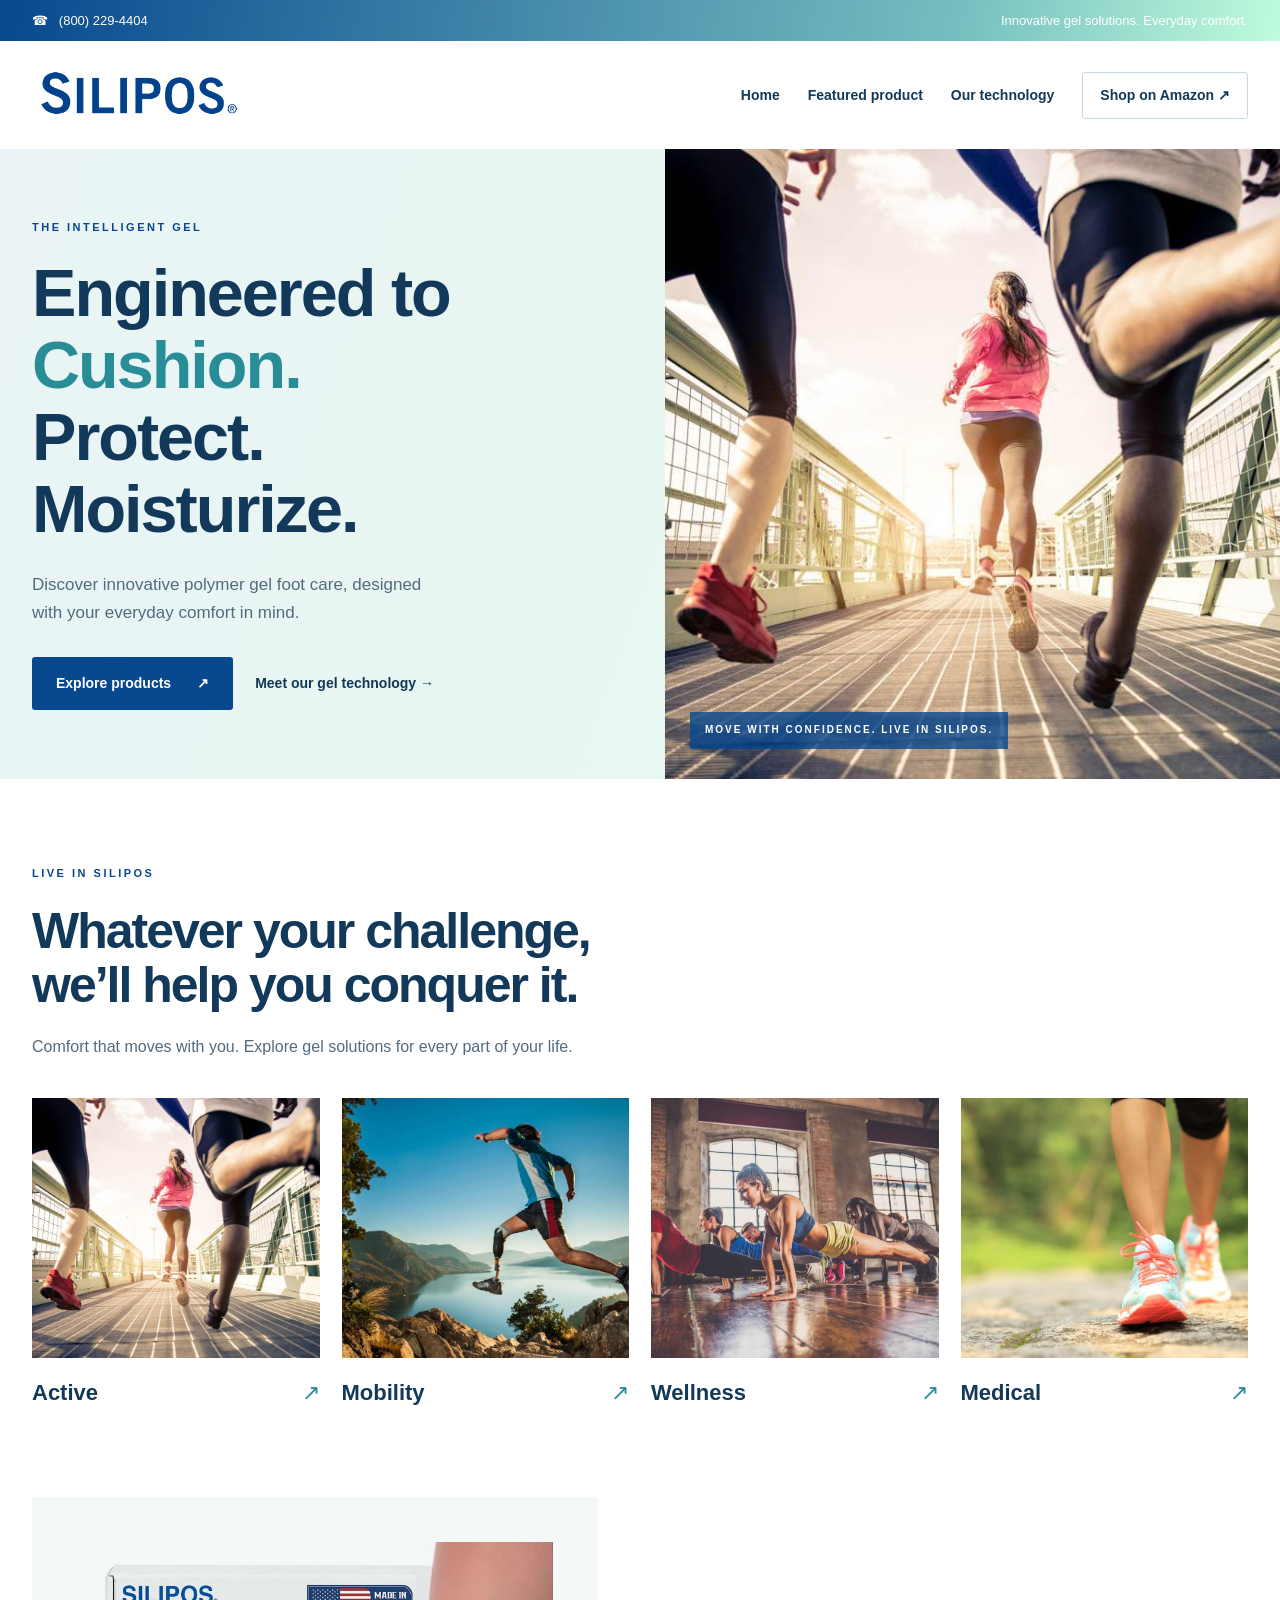
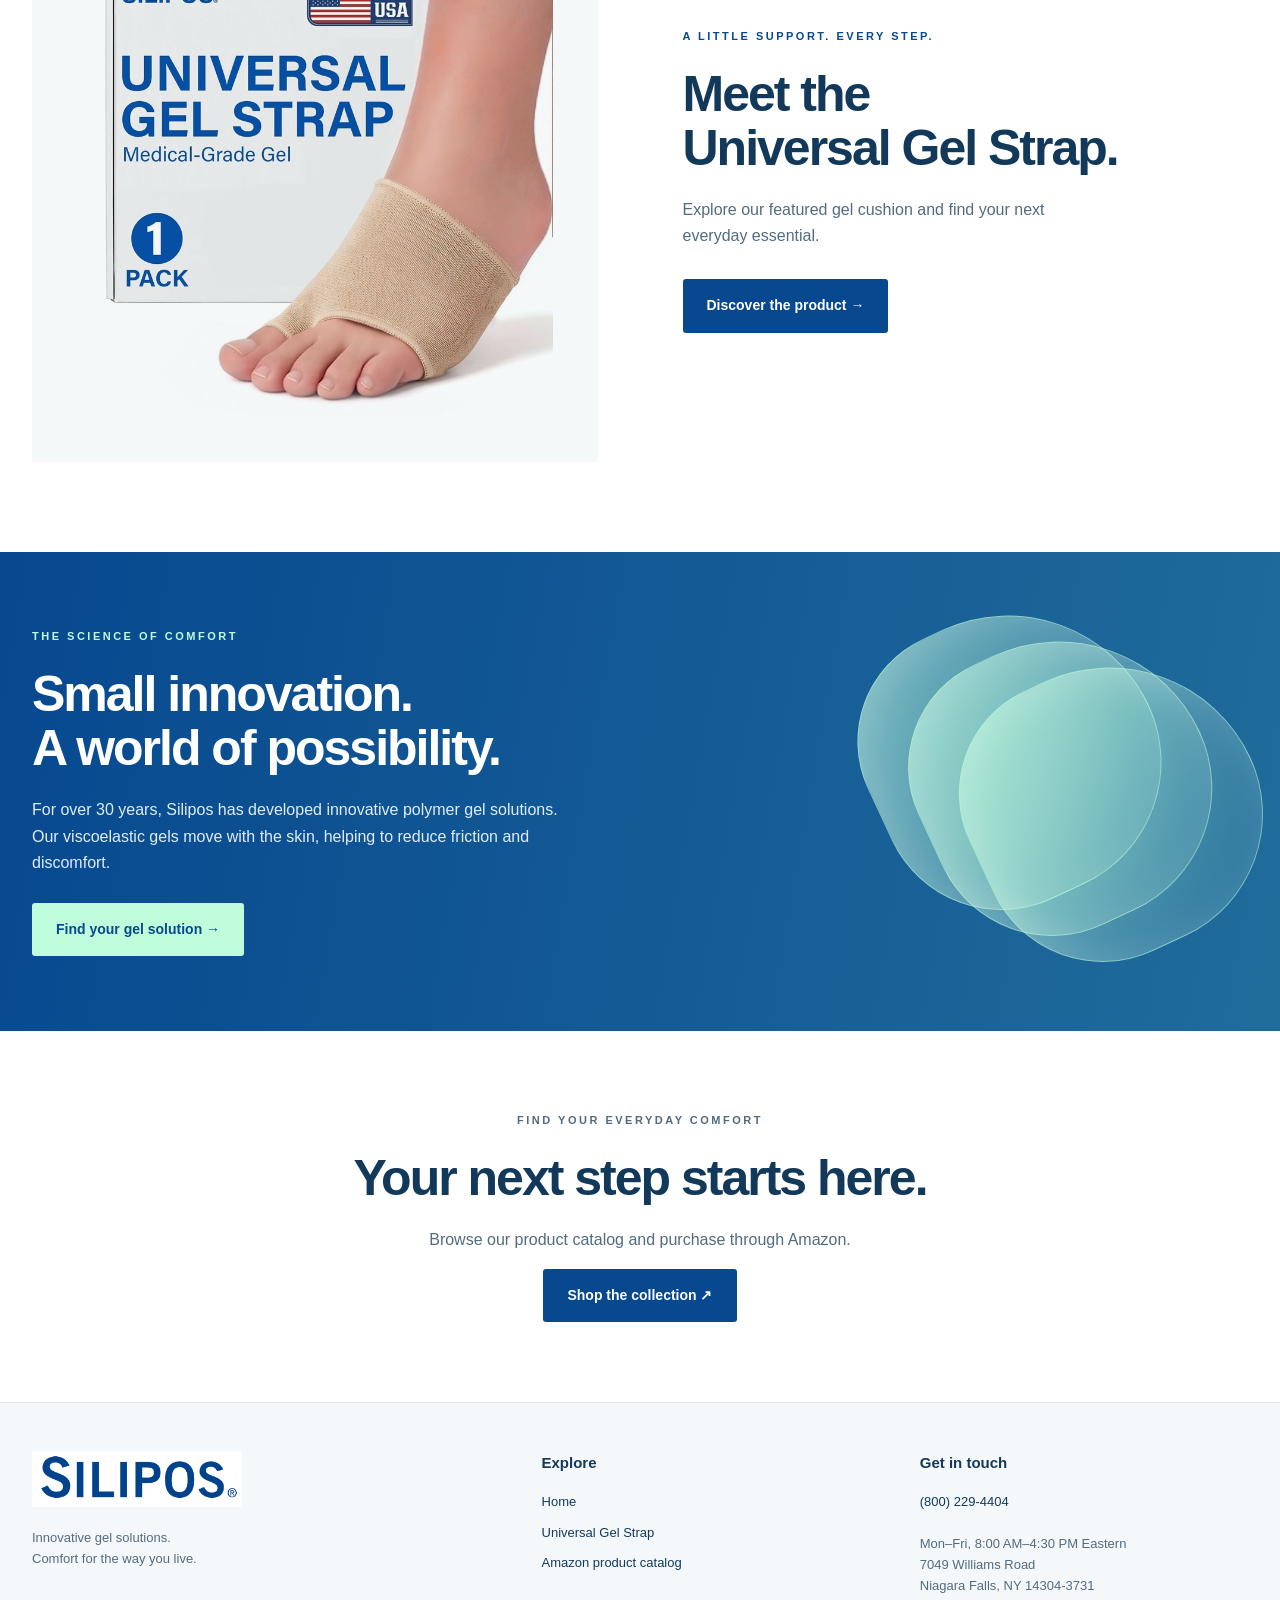
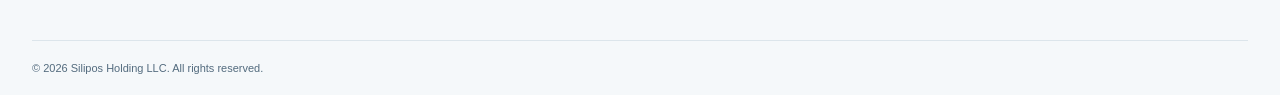
==== html/home.html @ 95235bc1 "update html add pages" ====
<!doctype html>
<html lang="en"><head><meta charset="utf-8"><meta name="viewport" content="width=device-width, initial-scale=1"><meta name="description" content="Explore Silipos gel solutions and discover everyday comfort."><title>Innovative Gel Solutions | Silipos</title><link rel="stylesheet" href="site.css"></head><body><div class="topbar"><div class="wrap"><a href="tel:8002294404">☎ &nbsp; (800) 229-4404</a><span>Innovative gel solutions. Everyday comfort.</span></div></div><header class="wrap header"><a href="home.html" aria-label="Silipos home"><img class="logo" src="assets/logo.jpg" alt="Silipos — The intelligent gel"></a><nav aria-label="Main navigation"><a href="home.html">Home</a><a href="product.html">Featured product</a><a href="home.html#technology">Our technology</a><a class="nav-shop" href="index.html">Shop on Amazon ↗</a></nav></header><main><section class="hero"><div class="wrap hero-inner"><div class="hero-copy"><p class="eyebrow">THE INTELLIGENT GEL</p><h1>Engineered to<br><span>Cushion.</span><br>Protect.<br>Moisturize.</h1><p>Discover innovative polymer gel foot care, designed with your everyday comfort in mind.</p><div class="actions"><a class="button" href="index.html">Explore products <span>↗</span></a><a class="text-link" href="#technology">Meet our gel technology →</a></div></div><div class="hero-photo"><img src="assets/active.jpg" alt="Runners enjoying an active life outdoors"><div class="photo-caption">MOVE WITH CONFIDENCE. LIVE IN SILIPOS.</div></div></div></section><section class="intro wrap"><p class="eyebrow">LIVE IN SILIPOS</p><h2>Whatever your challenge,<br>we’ll help you conquer it.</h2><p>Comfort that moves with you. Explore gel solutions for every part of your life.</p><div class="categories"><a class="category" href="index.html"><img loading="lazy" src="assets/active.jpg" alt="Active lifestyle"><span>Active <b>↗</b></span></a><a class="category" href="index.html"><img loading="lazy" src="assets/mobility.jpg" alt="Mobility lifestyle"><span>Mobility <b>↗</b></span></a><a class="category" href="index.html"><img loading="lazy" src="assets/wellness.jpg" alt="Wellness lifestyle"><span>Wellness <b>↗</b></span></a><a class="category" href="index.html"><img loading="lazy" src="assets/medical.jpg" alt="Medical lifestyle"><span>Medical <b>↗</b></span></a></div></section><section class="feature wrap"><div class="product-visual"><img loading="lazy" src="assets/strap.jpg" alt="Silipos Universal Gel Strap"></div><div><p class="eyebrow">A LITTLE SUPPORT. EVERY STEP.</p><h2>Meet the<br>Universal Gel Strap.</h2><p>Explore our featured gel cushion and find your next everyday essential.</p><a class="button" href="product.html">Discover the product →</a></div></section><section class="technology" id="technology"><div class="wrap technology-inner"><p class="eyebrow">THE SCIENCE OF COMFORT</p><h2>Small innovation.<br>A world of possibility.</h2><p>For over 30 years, Silipos has developed innovative polymer gel solutions. Our viscoelastic gels move with the skin, helping to reduce friction and discomfort.</p><a class="button" href="index.html">Find your gel solution →</a></div><div class="gel-art" aria-hidden="true"><span></span><span></span><span></span></div></section><section class="wrap closing"><p class="eyebrow">FIND YOUR EVERYDAY COMFORT</p><h2>Your next step starts here.</h2><p>Browse our product catalog and purchase through Amazon.</p><a class="button" href="index.html">Shop the collection ↗</a></section></main><footer><div class="wrap footer-grid"><div><img class="logo" src="assets/logo.jpg" alt="Silipos"><p>Innovative gel solutions.<br>Comfort for the way you live.</p></div><div><h3>Explore</h3><a href="home.html">Home</a><a href="product.html">Universal Gel Strap</a><a href="index.html">Amazon product catalog</a></div><div><h3>Get in touch</h3><a href="tel:8002294404">(800) 229-4404</a><p>Mon–Fri, 8:00 AM–4:30 PM Eastern<br>7049 Williams Road<br>Niagara Falls, NY 14304-3731</p></div></div><div class="wrap copyright">© 2026 Silipos Holding LLC. All rights reserved.</div></footer></body></html>
---- html/site.css ----
:root{--blue:#07488f;--ink:#12395a;--mint:#bffcdc;--muted:#536b7e}*{box-sizing:border-box}body{margin:0;font-family:Arial,Helvetica,sans-serif;color:var(--ink);line-height:1.65}a{color:inherit}img{max-width:100%;display:block}h1,h2,h3,p{margin-top:0}h1,h2{line-height:1.08;letter-spacing:-2px}h2{font-size:clamp(32px,4vw,50px);font-weight:600;margin-bottom:22px}.wrap{width:min(1240px,calc(100% - 64px));margin:auto}.topbar{background:linear-gradient(100deg,#07488f,#76bfc0 75%,#bffcdc);color:white;font-size:13px}.topbar .wrap{display:flex;justify-content:space-between;padding-block:10px}.topbar a{text-decoration:none}.header{display:flex;justify-content:space-between;align-items:center;gap:32px;padding-block:26px}.logo{width:210px}nav{display:flex;align-items:center;gap:28px;font-size:14px;font-weight:600}nav a{text-decoration:none}nav a:hover,.text-link:hover{text-decoration:underline}.nav-shop{border:1px solid #c5d9e0;padding:11px 17px;border-radius:3px}.hero{background:linear-gradient(110deg,#eaf4f6,#e5f9ed);overflow:hidden}.hero-inner{display:grid;grid-template-columns:1fr 1fr;min-height:630px;align-items:center;gap:50px}.hero-copy{padding:55px 0}.eyebrow{font-size:11px;font-weight:700;letter-spacing:2.5px;color:var(--blue);margin-bottom:22px}h1{font-size:clamp(48px,5.2vw,73px);font-weight:600;margin-bottom:25px}.hero h1 span{color:#298d98}.hero-copy>p:not(.eyebrow){max-width:420px;color:var(--muted);font-size:17px}.actions{display:flex;align-items:center;flex-wrap:wrap;gap:22px;margin-top:30px}.button{display:inline-flex;align-items:center;justify-content:center;gap:26px;background:var(--blue);color:white;text-decoration:none;font-size:14px;font-weight:600;padding:15px 24px;border-radius:3px;transition:background .2s}.button:hover{background:#176c9e}.text-link{font-size:14px;font-weight:600;text-decoration:none}.hero-photo{height:100%;position:relative;min-height:630px}.hero-photo>img{position:absolute;width:calc(100% + 100px);max-width:none;height:100%;object-fit:cover;object-position:center}.photo-caption{position:absolute;bottom:30px;left:25px;color:white;font-size:10px;font-weight:bold;letter-spacing:2px;background:#07488fc9;padding:10px 15px}.intro{padding-block:85px}.intro>p:not(.eyebrow){color:var(--muted)}.categories{display:grid;grid-template-columns:repeat(4,1fr);gap:22px;margin-top:38px}.category{text-decoration:none;overflow:hidden}.category img{width:100%;height:260px;object-fit:cover;transition:transform .25s}.category:hover img{transform:scale(1.025)}.category span{display:flex;justify-content:space-between;padding-top:17px;font-size:22px;font-weight:600}.category b{font-weight:400;color:#298d98}.feature{display:grid;grid-template-columns:1fr 1fr;gap:85px;align-items:center;padding-bottom:90px}.product-visual{background:#f5f8f8;padding:45px;display:flex;align-items:center;justify-content:center;aspect-ratio:1}.product-visual img{width:100%;height:100%;max-height:480px;object-fit:contain;mix-blend-mode:multiply}.feature p:not(.eyebrow){max-width:400px;color:var(--muted);margin-bottom:30px}.technology{position:relative;overflow:hidden;background:linear-gradient(100deg,#07488f,#206c9b);color:white}.technology-inner{padding-block:75px;position:relative;z-index:1}.technology .eyebrow{color:var(--mint)}.technology p:not(.eyebrow){max-width:540px;color:#e1edf6}.technology .button{background:var(--mint);color:var(--blue);margin-top:10px}.gel-art{position:absolute;right:8%;top:40px;width:330px;height:330px;transform:rotate(-25deg)}.gel-art span{position:absolute;inset:20px;border-radius:42% 58% 50% 45%;background:linear-gradient(130deg,#bffcdc99,#bffcdc08);border:1px solid #bffcdc88;box-shadow:inset 8px 8px 40px #ffffff30}.gel-art span:nth-child(2){transform:translate(35px,45px)}.gel-art span:nth-child(3){transform:translate(70px,90px)}.closing{text-align:center;padding-block:80px}.closing p{color:var(--muted)}footer{border-top:1px solid #dfe8ec;background:#f5f8fa;padding:48px 0 18px}.footer-grid{display:grid;grid-template-columns:1.4fr 1fr 1fr;gap:50px;font-size:13px}.footer-grid h3{font-size:15px}.footer-grid p{margin-top:20px;color:var(--muted)}.footer-grid a{display:block;text-decoration:none;margin-bottom:9px}.copyright{font-size:11px;color:var(--muted);border-top:1px solid #dce5eb;padding-top:18px;margin-top:30px}.breadcrumb{font-size:12px;color:var(--muted);padding-block:22px}.breadcrumb a{text-decoration:none}.product-detail{display:grid;grid-template-columns:1.1fr 1fr;gap:75px;align-items:center;padding-block:25px 65px}.product-info h1{font-size:62px;margin-bottom:16px}.product-subtitle{font-size:21px}.product-info>p:not(.eyebrow){color:var(--muted)}.benefits{padding-left:20px;margin-block:25px}.purchase-note{font-size:12px;max-width:370px;margin-top:15px}.details{max-width:950px;padding-block:40px}.details h2{font-size:34px}.details details{border-bottom:1px solid #dce5eb;padding:20px 0}.details summary{cursor:pointer;font-weight:600}.details details p{color:var(--muted);font-size:15px;margin:15px 0 0}a:focus-visible,summary:focus-visible{outline:3px solid #298d98;outline-offset:5px}@media(min-width:1600px){.hero-photo>img{width:calc(100% + 250px)}}@media(max-width:900px){nav{gap:15px;font-size:12px}.logo{width:175px}.hero-inner{gap:25px}.categories{grid-template-columns:repeat(2,1fr)}.feature,.product-detail{gap:35px}.gel-art{right:-100px;opacity:.4}.product-info h1{font-size:48px}}@media(max-width:600px){.wrap{width:calc(100% - 36px)}.topbar .wrap>span{display:none}.header{align-items:flex-start;flex-direction:column;gap:20px;padding-block:20px}nav{flex-wrap:wrap;gap:14px 20px}.nav-shop{padding:7px 10px}.hero-inner,.feature,.product-detail{grid-template-columns:1fr}.hero-inner{gap:0}.hero-copy{padding:40px 0}.hero-photo{min-height:340px;margin-inline:-18px}.hero-photo>img{width:100%}.hero h1{font-size:53px}.intro{padding-block:55px}.categories{gap:22px 16px}.category img{height:200px}.category span{font-size:20px}.feature{gap:30px;padding-bottom:55px}.product-visual{padding:25px}.technology-inner{padding-block:55px}.gel-art{display:none}.footer-grid{grid-template-columns:1fr;gap:25px}.closing{padding-block:55px}.product-info h1{font-size:50px}.product-detail{padding-top:10px}.breadcrumb{font-size:11px}.photo-caption{font-size:9px;left:18px}}
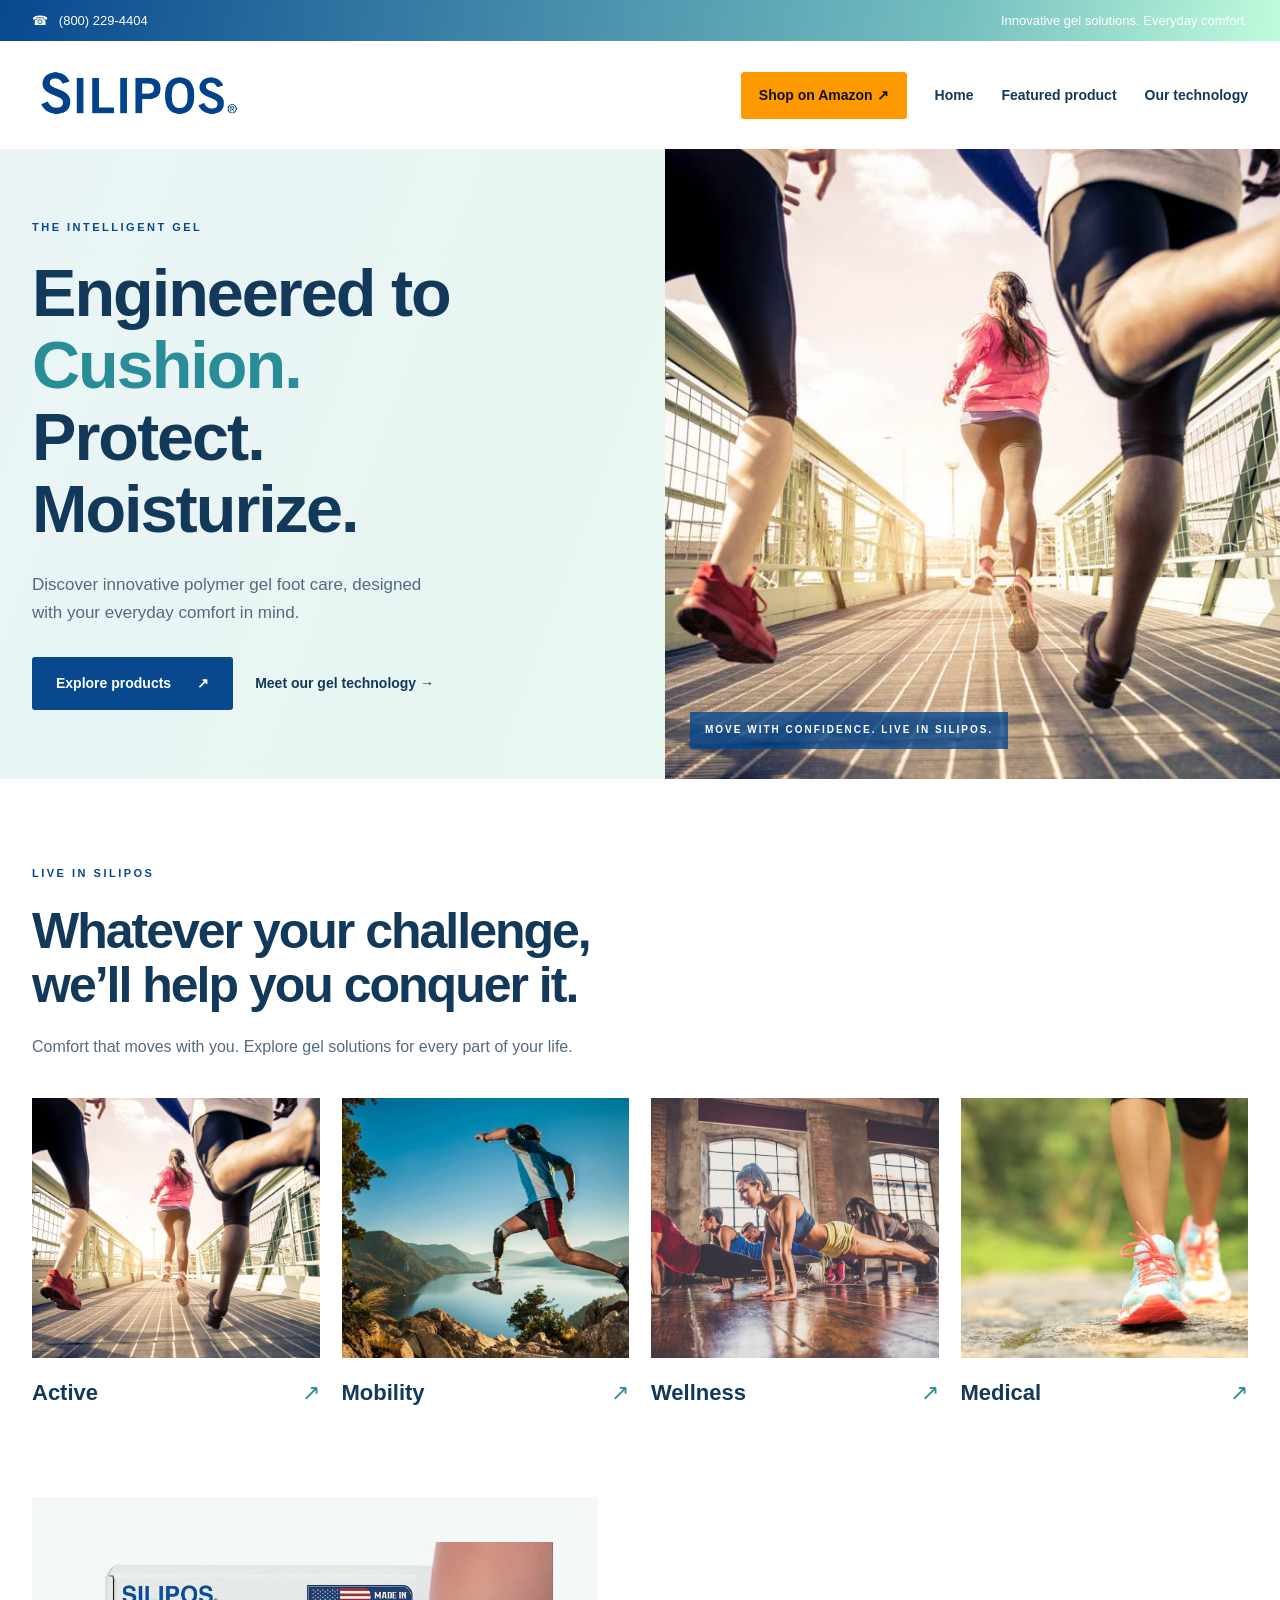
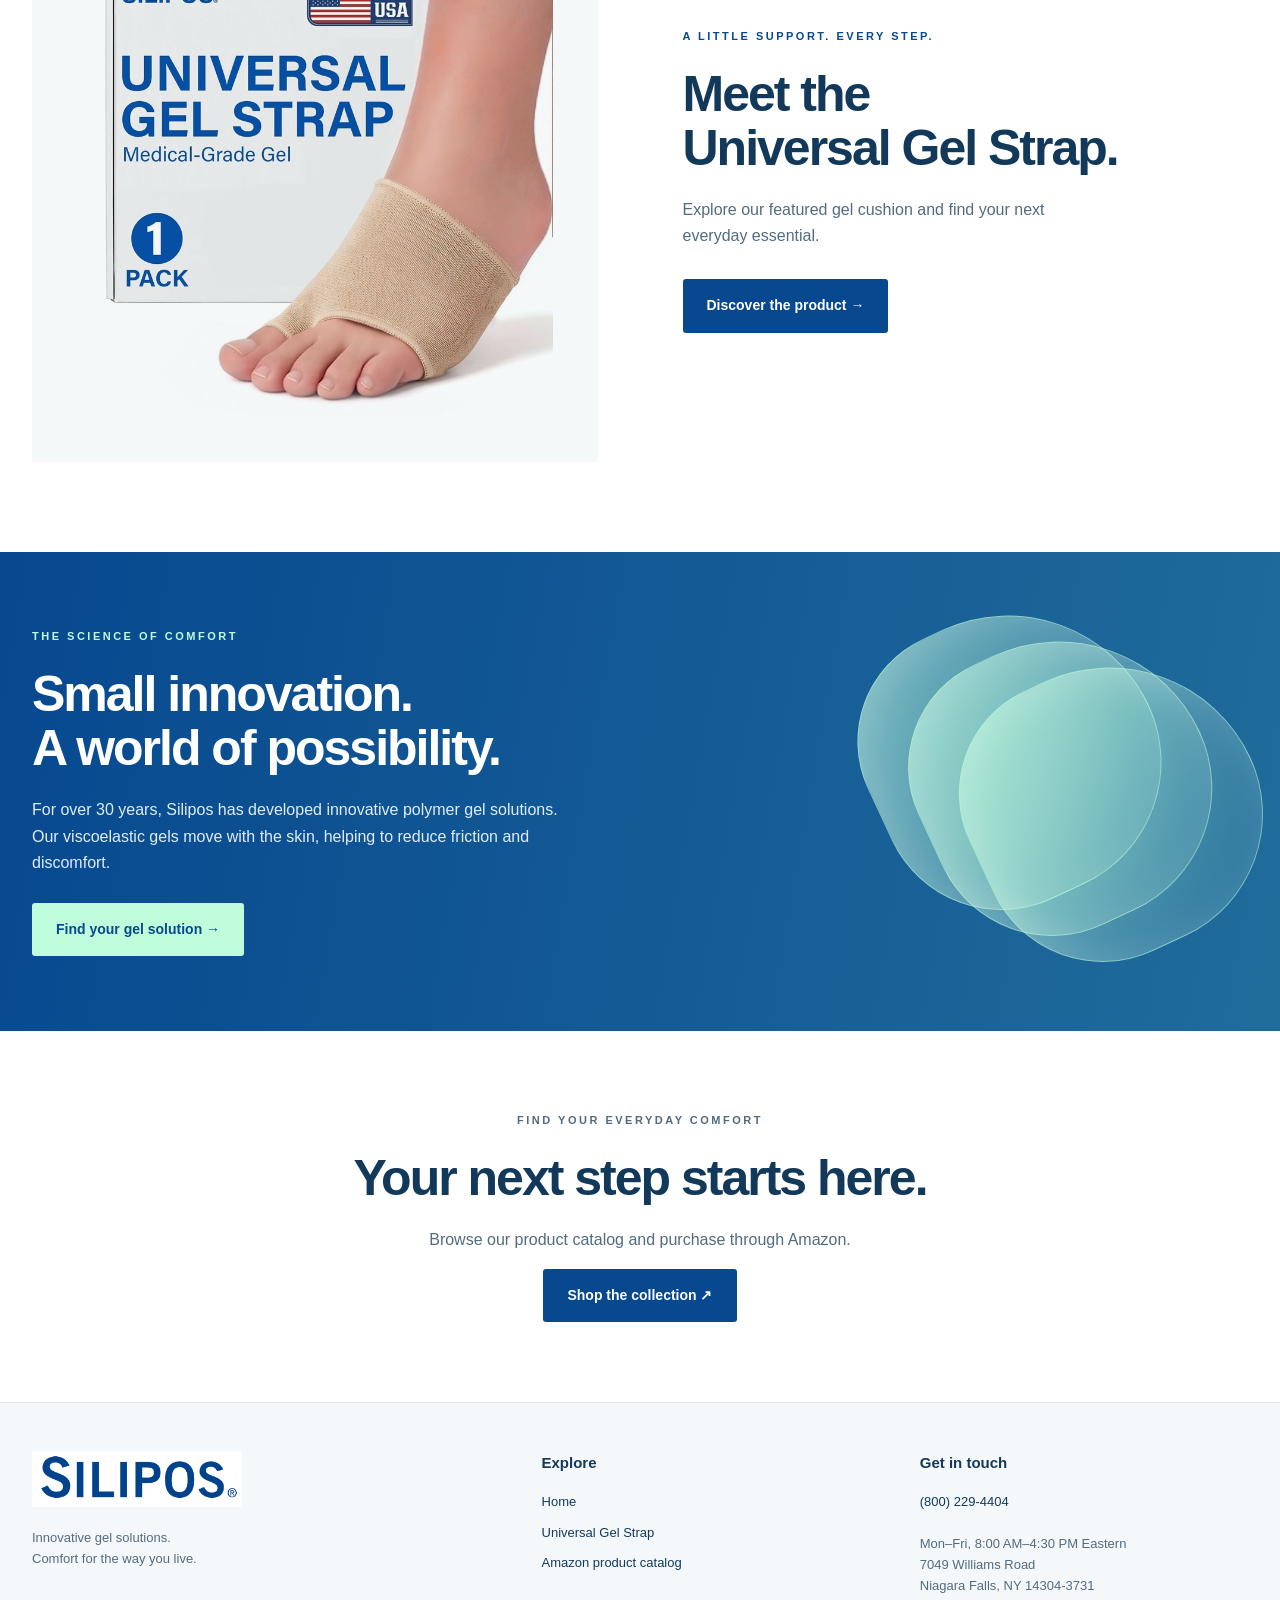
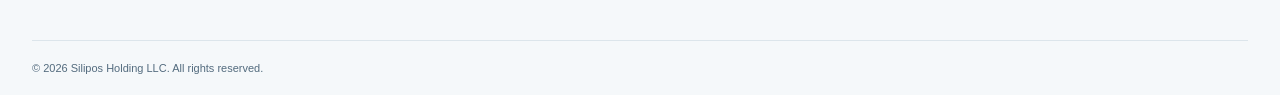
==== commit 1b3ac742: "Style Amazon buttons orange and simplify demo navigation" ====
--- a/html/home.html
+++ b/html/home.html
@@ -1,2 +1,2 @@
 <!doctype html>
-<html lang="en"><head><meta charset="utf-8"><meta name="viewport" content="width=device-width, initial-scale=1"><meta name="description" content="Explore Silipos gel solutions and discover everyday comfort."><title>Innovative Gel Solutions | Silipos</title><link rel="stylesheet" href="site.css"></head><body><div class="topbar"><div class="wrap"><a href="tel:8002294404">☎ &nbsp; (800) 229-4404</a><span>Innovative gel solutions. Everyday comfort.</span></div></div><header class="wrap header"><a href="home.html" aria-label="Silipos home"><img class="logo" src="assets/logo.jpg" alt="Silipos — The intelligent gel"></a><nav aria-label="Main navigation"><a href="home.html">Home</a><a href="product.html">Featured product</a><a href="home.html#technology">Our technology</a><a class="nav-shop" href="index.html">Shop on Amazon ↗</a></nav></header><main><section class="hero"><div class="wrap hero-inner"><div class="hero-copy"><p class="eyebrow">THE INTELLIGENT GEL</p><h1>Engineered to<br><span>Cushion.</span><br>Protect.<br>Moisturize.</h1><p>Discover innovative polymer gel foot care, designed with your everyday comfort in mind.</p><div class="actions"><a class="button" href="index.html">Explore products <span>↗</span></a><a class="text-link" href="#technology">Meet our gel technology →</a></div></div><div class="hero-photo"><img src="assets/active.jpg" alt="Runners enjoying an active life outdoors"><div class="photo-caption">MOVE WITH CONFIDENCE. LIVE IN SILIPOS.</div></div></div></section><section class="intro wrap"><p class="eyebrow">LIVE IN SILIPOS</p><h2>Whatever your challenge,<br>we’ll help you conquer it.</h2><p>Comfort that moves with you. Explore gel solutions for every part of your life.</p><div class="categories"><a class="category" href="index.html"><img loading="lazy" src="assets/active.jpg" alt="Active lifestyle"><span>Active <b>↗</b></span></a><a class="category" href="index.html"><img loading="lazy" src="assets/mobility.jpg" alt="Mobility lifestyle"><span>Mobility <b>↗</b></span></a><a class="category" href="index.html"><img loading="lazy" src="assets/wellness.jpg" alt="Wellness lifestyle"><span>Wellness <b>↗</b></span></a><a class="category" href="index.html"><img loading="lazy" src="assets/medical.jpg" alt="Medical lifestyle"><span>Medical <b>↗</b></span></a></div></section><section class="feature wrap"><div class="product-visual"><img loading="lazy" src="assets/strap.jpg" alt="Silipos Universal Gel Strap"></div><div><p class="eyebrow">A LITTLE SUPPORT. EVERY STEP.</p><h2>Meet the<br>Universal Gel Strap.</h2><p>Explore our featured gel cushion and find your next everyday essential.</p><a class="button" href="product.html">Discover the product →</a></div></section><section class="technology" id="technology"><div class="wrap technology-inner"><p class="eyebrow">THE SCIENCE OF COMFORT</p><h2>Small innovation.<br>A world of possibility.</h2><p>For over 30 years, Silipos has developed innovative polymer gel solutions. Our viscoelastic gels move with the skin, helping to reduce friction and discomfort.</p><a class="button" href="index.html">Find your gel solution →</a></div><div class="gel-art" aria-hidden="true"><span></span><span></span><span></span></div></section><section class="wrap closing"><p class="eyebrow">FIND YOUR EVERYDAY COMFORT</p><h2>Your next step starts here.</h2><p>Browse our product catalog and purchase through Amazon.</p><a class="button" href="index.html">Shop the collection ↗</a></section></main><footer><div class="wrap footer-grid"><div><img class="logo" src="assets/logo.jpg" alt="Silipos"><p>Innovative gel solutions.<br>Comfort for the way you live.</p></div><div><h3>Explore</h3><a href="home.html">Home</a><a href="product.html">Universal Gel Strap</a><a href="index.html">Amazon product catalog</a></div><div><h3>Get in touch</h3><a href="tel:8002294404">(800) 229-4404</a><p>Mon–Fri, 8:00 AM–4:30 PM Eastern<br>7049 Williams Road<br>Niagara Falls, NY 14304-3731</p></div></div><div class="wrap copyright">© 2026 Silipos Holding LLC. All rights reserved.</div></footer></body></html>+<html lang="en"><head><meta charset="utf-8"><meta name="viewport" content="width=device-width, initial-scale=1"><meta name="description" content="Explore Silipos gel solutions and discover everyday comfort."><title>Innovative Gel Solutions | Silipos</title><link rel="stylesheet" href="site.css"></head><body><div class="topbar"><div class="wrap"><a href="tel:8002294404">☎ &nbsp; (800) 229-4404</a><span>Innovative gel solutions. Everyday comfort.</span></div></div><header class="wrap header"><span><img class="logo" src="assets/logo.jpg" alt="Silipos — The intelligent gel"></span><nav aria-label="Main navigation"><span class="nav-shop">Shop on Amazon ↗</span><span>Home</span><span>Featured product</span><span>Our technology</span></nav></header><main><section class="hero"><div class="wrap hero-inner"><div class="hero-copy"><p class="eyebrow">THE INTELLIGENT GEL</p><h1>Engineered to<br><span>Cushion.</span><br>Protect.<br>Moisturize.</h1><p>Discover innovative polymer gel foot care, designed with your everyday comfort in mind.</p><div class="actions"><a class="button" href="index.html">Explore products <span>↗</span></a><a class="text-link" href="#technology">Meet our gel technology →</a></div></div><div class="hero-photo"><img src="assets/active.jpg" alt="Runners enjoying an active life outdoors"><div class="photo-caption">MOVE WITH CONFIDENCE. LIVE IN SILIPOS.</div></div></div></section><section class="intro wrap"><p class="eyebrow">LIVE IN SILIPOS</p><h2>Whatever your challenge,<br>we’ll help you conquer it.</h2><p>Comfort that moves with you. Explore gel solutions for every part of your life.</p><div class="categories"><a class="category" href="index.html"><img loading="lazy" src="assets/active.jpg" alt="Active lifestyle"><span>Active <b>↗</b></span></a><a class="category" href="index.html"><img loading="lazy" src="assets/mobility.jpg" alt="Mobility lifestyle"><span>Mobility <b>↗</b></span></a><a class="category" href="index.html"><img loading="lazy" src="assets/wellness.jpg" alt="Wellness lifestyle"><span>Wellness <b>↗</b></span></a><a class="category" href="index.html"><img loading="lazy" src="assets/medical.jpg" alt="Medical lifestyle"><span>Medical <b>↗</b></span></a></div></section><section class="feature wrap"><div class="product-visual"><img loading="lazy" src="assets/strap.jpg" alt="Silipos Universal Gel Strap"></div><div><p class="eyebrow">A LITTLE SUPPORT. EVERY STEP.</p><h2>Meet the<br>Universal Gel Strap.</h2><p>Explore our featured gel cushion and find your next everyday essential.</p><a class="button" href="product.html">Discover the product →</a></div></section><section class="technology" id="technology"><div class="wrap technology-inner"><p class="eyebrow">THE SCIENCE OF COMFORT</p><h2>Small innovation.<br>A world of possibility.</h2><p>For over 30 years, Silipos has developed innovative polymer gel solutions. Our viscoelastic gels move with the skin, helping to reduce friction and discomfort.</p><a class="button" href="index.html">Find your gel solution →</a></div><div class="gel-art" aria-hidden="true"><span></span><span></span><span></span></div></section><section class="wrap closing"><p class="eyebrow">FIND YOUR EVERYDAY COMFORT</p><h2>Your next step starts here.</h2><p>Browse our product catalog and purchase through Amazon.</p><a class="button" href="index.html">Shop the collection ↗</a></section></main><footer><div class="wrap footer-grid"><div><img class="logo" src="assets/logo.jpg" alt="Silipos"><p>Innovative gel solutions.<br>Comfort for the way you live.</p></div><div><h3>Explore</h3><a href="home.html">Home</a><a href="product.html">Universal Gel Strap</a><a href="index.html">Amazon product catalog</a></div><div><h3>Get in touch</h3><a href="tel:8002294404">(800) 229-4404</a><p>Mon–Fri, 8:00 AM–4:30 PM Eastern<br>7049 Williams Road<br>Niagara Falls, NY 14304-3731</p></div></div><div class="wrap copyright">© 2026 Silipos Holding LLC. All rights reserved.</div></footer></body></html>
--- a/html/site.css
+++ b/html/site.css
@@ -1 +1,5 @@
 :root{--blue:#07488f;--ink:#12395a;--mint:#bffcdc;--muted:#536b7e}*{box-sizing:border-box}body{margin:0;font-family:Arial,Helvetica,sans-serif;color:var(--ink);line-height:1.65}a{color:inherit}img{max-width:100%;display:block}h1,h2,h3,p{margin-top:0}h1,h2{line-height:1.08;letter-spacing:-2px}h2{font-size:clamp(32px,4vw,50px);font-weight:600;margin-bottom:22px}.wrap{width:min(1240px,calc(100% - 64px));margin:auto}.topbar{background:linear-gradient(100deg,#07488f,#76bfc0 75%,#bffcdc);color:white;font-size:13px}.topbar .wrap{display:flex;justify-content:space-between;padding-block:10px}.topbar a{text-decoration:none}.header{display:flex;justify-content:space-between;align-items:center;gap:32px;padding-block:26px}.logo{width:210px}nav{display:flex;align-items:center;gap:28px;font-size:14px;font-weight:600}nav a{text-decoration:none}nav a:hover,.text-link:hover{text-decoration:underline}.nav-shop{border:1px solid #c5d9e0;padding:11px 17px;border-radius:3px}.hero{background:linear-gradient(110deg,#eaf4f6,#e5f9ed);overflow:hidden}.hero-inner{display:grid;grid-template-columns:1fr 1fr;min-height:630px;align-items:center;gap:50px}.hero-copy{padding:55px 0}.eyebrow{font-size:11px;font-weight:700;letter-spacing:2.5px;color:var(--blue);margin-bottom:22px}h1{font-size:clamp(48px,5.2vw,73px);font-weight:600;margin-bottom:25px}.hero h1 span{color:#298d98}.hero-copy>p:not(.eyebrow){max-width:420px;color:var(--muted);font-size:17px}.actions{display:flex;align-items:center;flex-wrap:wrap;gap:22px;margin-top:30px}.button{display:inline-flex;align-items:center;justify-content:center;gap:26px;background:var(--blue);color:white;text-decoration:none;font-size:14px;font-weight:600;padding:15px 24px;border-radius:3px;transition:background .2s}.button:hover{background:#176c9e}.text-link{font-size:14px;font-weight:600;text-decoration:none}.hero-photo{height:100%;position:relative;min-height:630px}.hero-photo>img{position:absolute;width:calc(100% + 100px);max-width:none;height:100%;object-fit:cover;object-position:center}.photo-caption{position:absolute;bottom:30px;left:25px;color:white;font-size:10px;font-weight:bold;letter-spacing:2px;background:#07488fc9;padding:10px 15px}.intro{padding-block:85px}.intro>p:not(.eyebrow){color:var(--muted)}.categories{display:grid;grid-template-columns:repeat(4,1fr);gap:22px;margin-top:38px}.category{text-decoration:none;overflow:hidden}.category img{width:100%;height:260px;object-fit:cover;transition:transform .25s}.category:hover img{transform:scale(1.025)}.category span{display:flex;justify-content:space-between;padding-top:17px;font-size:22px;font-weight:600}.category b{font-weight:400;color:#298d98}.feature{display:grid;grid-template-columns:1fr 1fr;gap:85px;align-items:center;padding-bottom:90px}.product-visual{background:#f5f8f8;padding:45px;display:flex;align-items:center;justify-content:center;aspect-ratio:1}.product-visual img{width:100%;height:100%;max-height:480px;object-fit:contain;mix-blend-mode:multiply}.feature p:not(.eyebrow){max-width:400px;color:var(--muted);margin-bottom:30px}.technology{position:relative;overflow:hidden;background:linear-gradient(100deg,#07488f,#206c9b);color:white}.technology-inner{padding-block:75px;position:relative;z-index:1}.technology .eyebrow{color:var(--mint)}.technology p:not(.eyebrow){max-width:540px;color:#e1edf6}.technology .button{background:var(--mint);color:var(--blue);margin-top:10px}.gel-art{position:absolute;right:8%;top:40px;width:330px;height:330px;transform:rotate(-25deg)}.gel-art span{position:absolute;inset:20px;border-radius:42% 58% 50% 45%;background:linear-gradient(130deg,#bffcdc99,#bffcdc08);border:1px solid #bffcdc88;box-shadow:inset 8px 8px 40px #ffffff30}.gel-art span:nth-child(2){transform:translate(35px,45px)}.gel-art span:nth-child(3){transform:translate(70px,90px)}.closing{text-align:center;padding-block:80px}.closing p{color:var(--muted)}footer{border-top:1px solid #dfe8ec;background:#f5f8fa;padding:48px 0 18px}.footer-grid{display:grid;grid-template-columns:1.4fr 1fr 1fr;gap:50px;font-size:13px}.footer-grid h3{font-size:15px}.footer-grid p{margin-top:20px;color:var(--muted)}.footer-grid a{display:block;text-decoration:none;margin-bottom:9px}.copyright{font-size:11px;color:var(--muted);border-top:1px solid #dce5eb;padding-top:18px;margin-top:30px}.breadcrumb{font-size:12px;color:var(--muted);padding-block:22px}.breadcrumb a{text-decoration:none}.product-detail{display:grid;grid-template-columns:1.1fr 1fr;gap:75px;align-items:center;padding-block:25px 65px}.product-info h1{font-size:62px;margin-bottom:16px}.product-subtitle{font-size:21px}.product-info>p:not(.eyebrow){color:var(--muted)}.benefits{padding-left:20px;margin-block:25px}.purchase-note{font-size:12px;max-width:370px;margin-top:15px}.details{max-width:950px;padding-block:40px}.details h2{font-size:34px}.details details{border-bottom:1px solid #dce5eb;padding:20px 0}.details summary{cursor:pointer;font-weight:600}.details details p{color:var(--muted);font-size:15px;margin:15px 0 0}a:focus-visible,summary:focus-visible{outline:3px solid #298d98;outline-offset:5px}@media(min-width:1600px){.hero-photo>img{width:calc(100% + 250px)}}@media(max-width:900px){nav{gap:15px;font-size:12px}.logo{width:175px}.hero-inner{gap:25px}.categories{grid-template-columns:repeat(2,1fr)}.feature,.product-detail{gap:35px}.gel-art{right:-100px;opacity:.4}.product-info h1{font-size:48px}}@media(max-width:600px){.wrap{width:calc(100% - 36px)}.topbar .wrap>span{display:none}.header{align-items:flex-start;flex-direction:column;gap:20px;padding-block:20px}nav{flex-wrap:wrap;gap:14px 20px}.nav-shop{padding:7px 10px}.hero-inner,.feature,.product-detail{grid-template-columns:1fr}.hero-inner{gap:0}.hero-copy{padding:40px 0}.hero-photo{min-height:340px;margin-inline:-18px}.hero-photo>img{width:100%}.hero h1{font-size:53px}.intro{padding-block:55px}.categories{gap:22px 16px}.category img{height:200px}.category span{font-size:20px}.feature{gap:30px;padding-bottom:55px}.product-visual{padding:25px}.technology-inner{padding-block:55px}.gel-art{display:none}.footer-grid{grid-template-columns:1fr;gap:25px}.closing{padding-block:55px}.product-info h1{font-size:50px}.product-detail{padding-top:10px}.breadcrumb{font-size:11px}.photo-caption{font-size:9px;left:18px}}
+
+/* Amazon purchase buttons match the catalog orange. */
+.nav-shop,.button-amazon{background:#ff9900;color:#111;border-color:#ff9900}
+.nav-shop:hover,.button-amazon:hover{background:#e68a00;border-color:#e68a00;text-decoration:none}
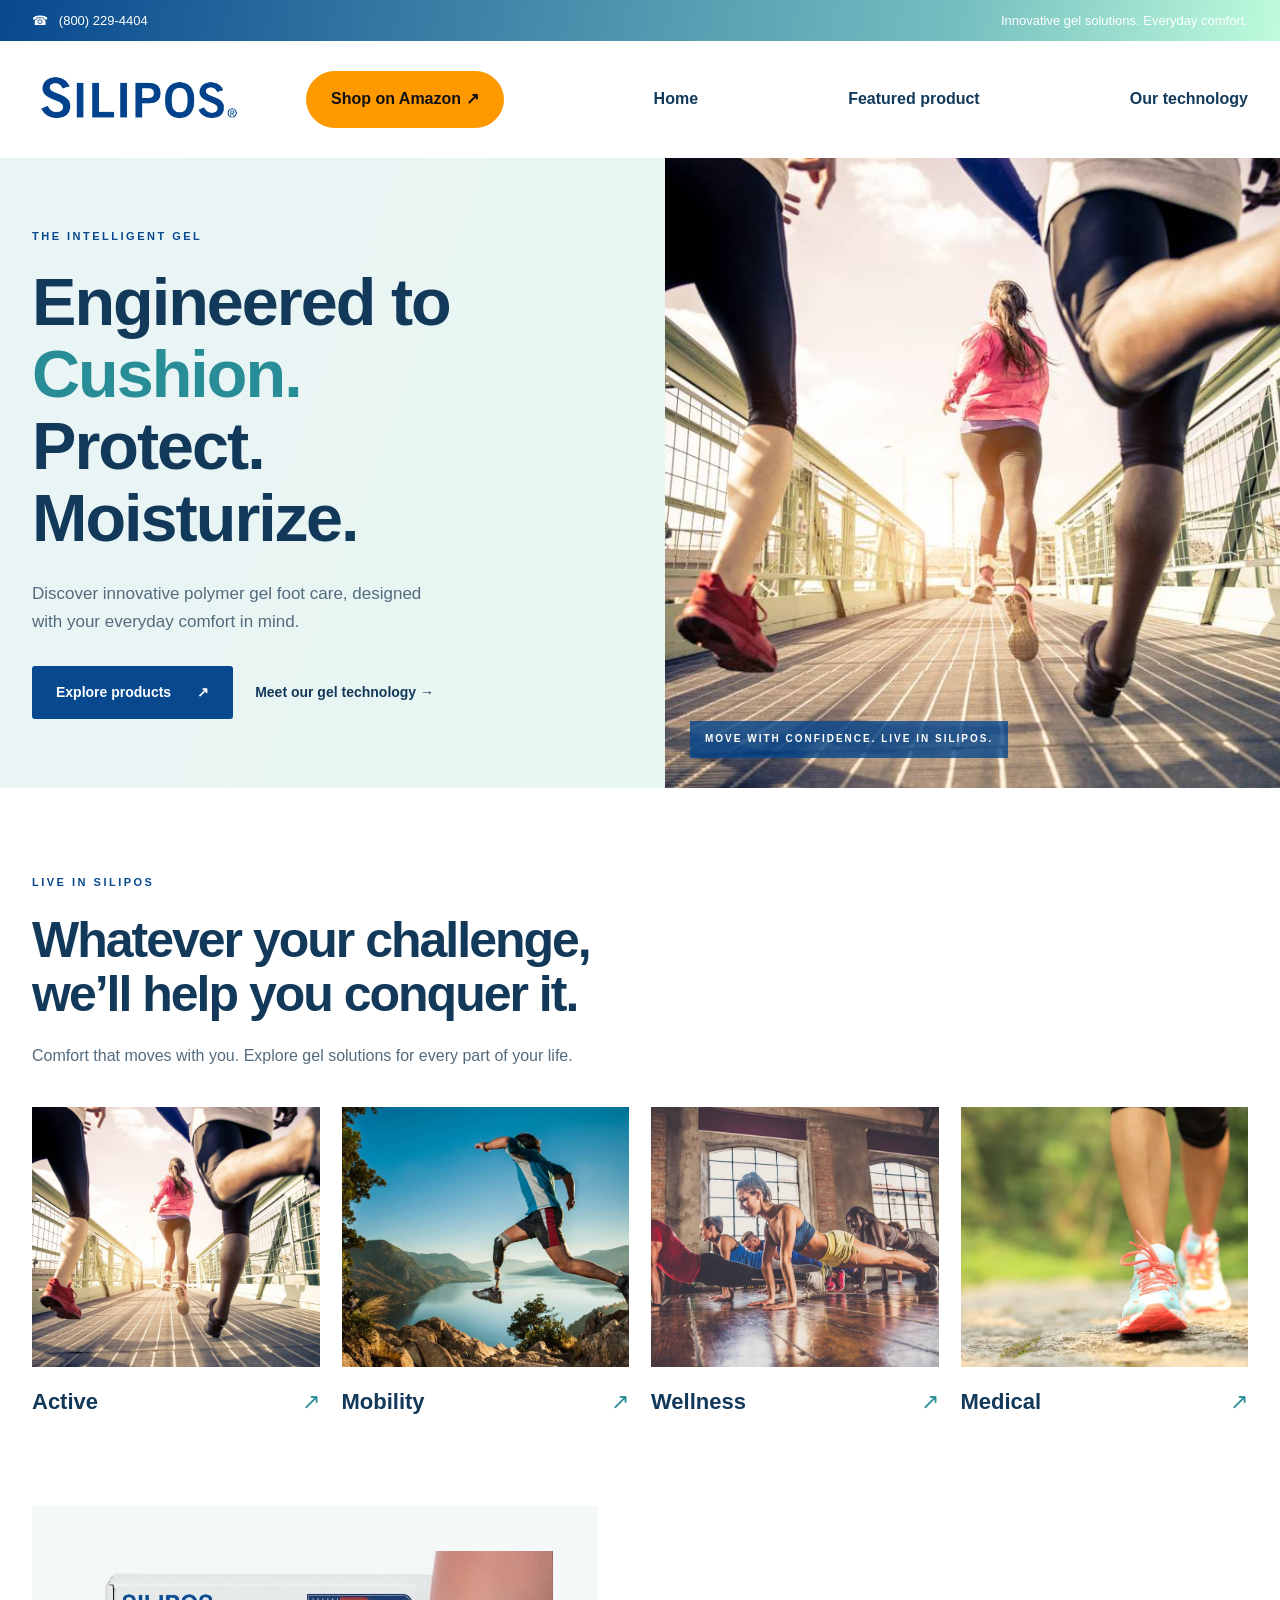
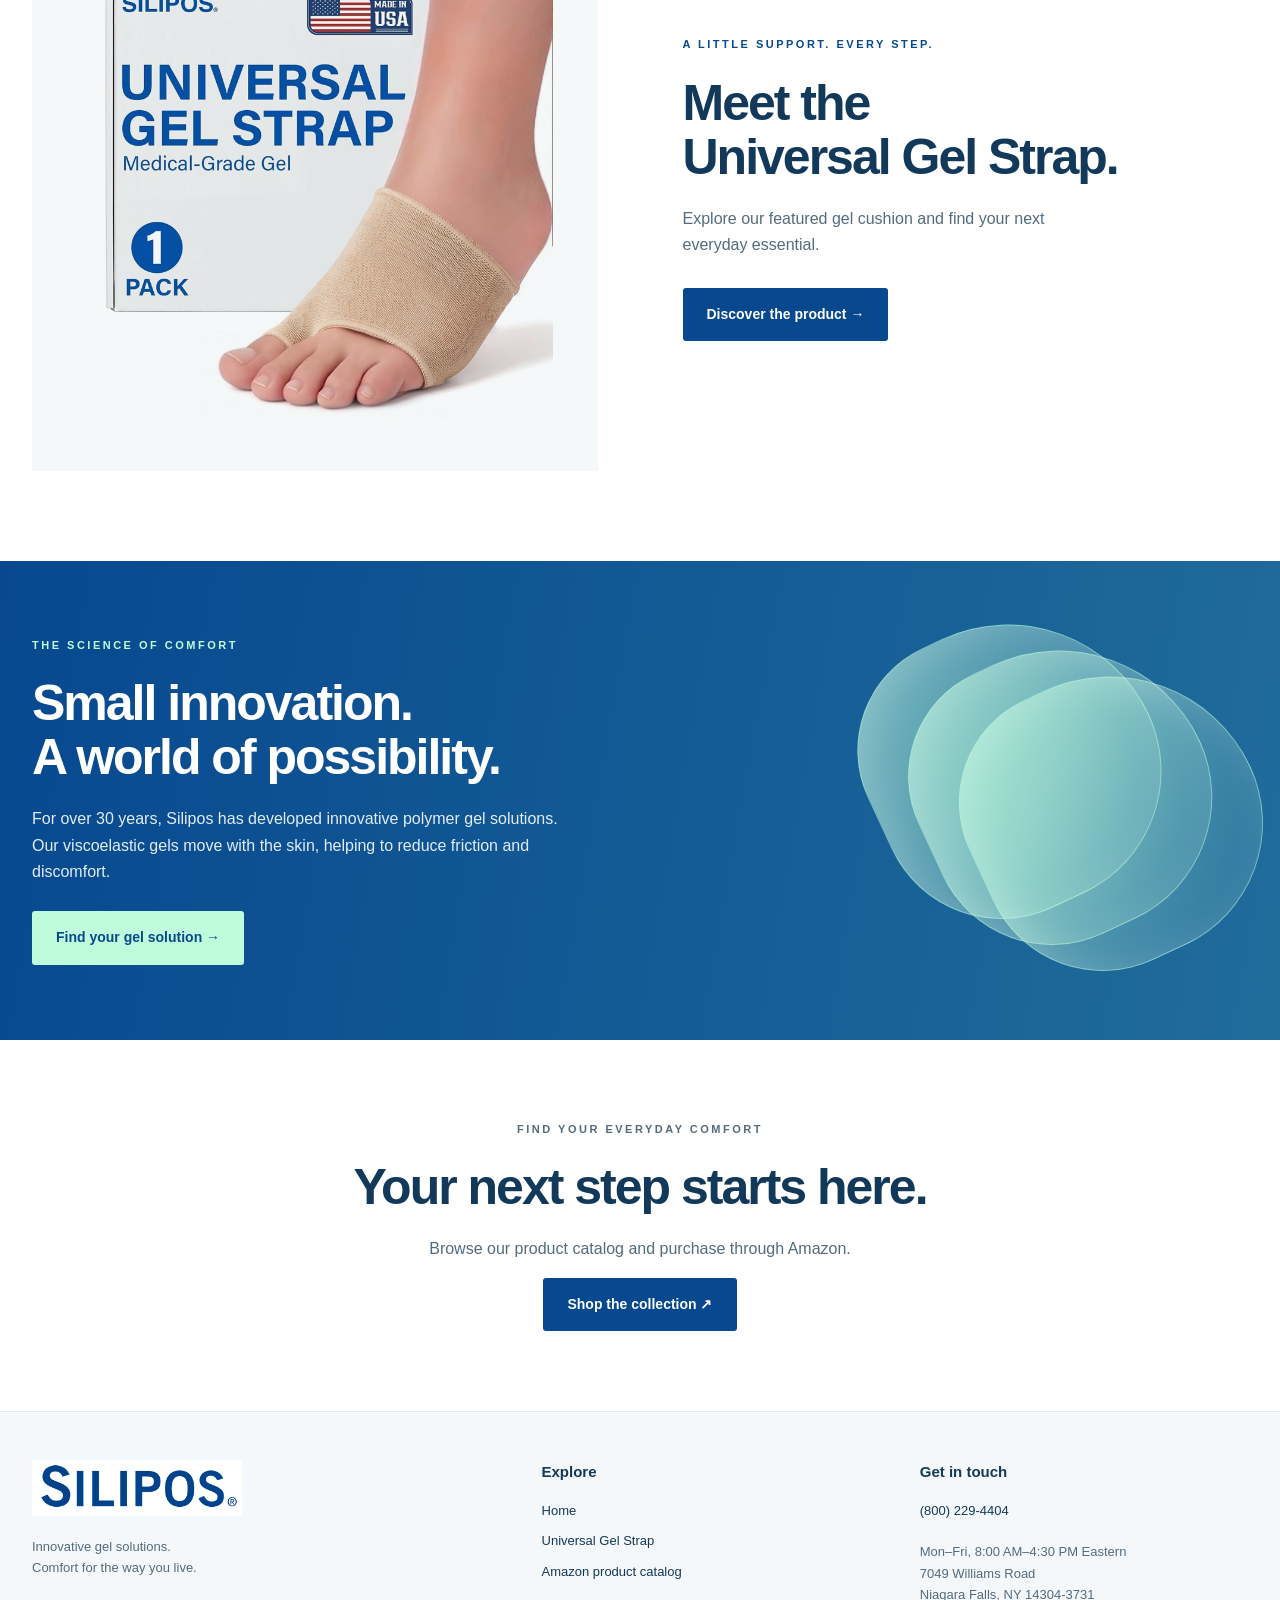
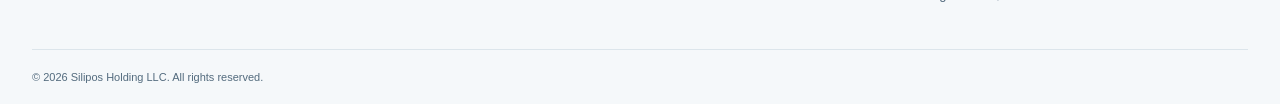
==== commit bf88ab30: "Unify page headers and restore Amazon pill links" ====
--- a/html/home.html
+++ b/html/home.html
@@ -1,2 +1,2 @@
 <!doctype html>
-<html lang="en"><head><meta charset="utf-8"><meta name="viewport" content="width=device-width, initial-scale=1"><meta name="description" content="Explore Silipos gel solutions and discover everyday comfort."><title>Innovative Gel Solutions | Silipos</title><link rel="stylesheet" href="site.css"></head><body><div class="topbar"><div class="wrap"><a href="tel:8002294404">☎ &nbsp; (800) 229-4404</a><span>Innovative gel solutions. Everyday comfort.</span></div></div><header class="wrap header"><span><img class="logo" src="assets/logo.jpg" alt="Silipos — The intelligent gel"></span><nav aria-label="Main navigation"><span class="nav-shop">Shop on Amazon ↗</span><span>Home</span><span>Featured product</span><span>Our technology</span></nav></header><main><section class="hero"><div class="wrap hero-inner"><div class="hero-copy"><p class="eyebrow">THE INTELLIGENT GEL</p><h1>Engineered to<br><span>Cushion.</span><br>Protect.<br>Moisturize.</h1><p>Discover innovative polymer gel foot care, designed with your everyday comfort in mind.</p><div class="actions"><a class="button" href="index.html">Explore products <span>↗</span></a><a class="text-link" href="#technology">Meet our gel technology →</a></div></div><div class="hero-photo"><img src="assets/active.jpg" alt="Runners enjoying an active life outdoors"><div class="photo-caption">MOVE WITH CONFIDENCE. LIVE IN SILIPOS.</div></div></div></section><section class="intro wrap"><p class="eyebrow">LIVE IN SILIPOS</p><h2>Whatever your challenge,<br>we’ll help you conquer it.</h2><p>Comfort that moves with you. Explore gel solutions for every part of your life.</p><div class="categories"><a class="category" href="index.html"><img loading="lazy" src="assets/active.jpg" alt="Active lifestyle"><span>Active <b>↗</b></span></a><a class="category" href="index.html"><img loading="lazy" src="assets/mobility.jpg" alt="Mobility lifestyle"><span>Mobility <b>↗</b></span></a><a class="category" href="index.html"><img loading="lazy" src="assets/wellness.jpg" alt="Wellness lifestyle"><span>Wellness <b>↗</b></span></a><a class="category" href="index.html"><img loading="lazy" src="assets/medical.jpg" alt="Medical lifestyle"><span>Medical <b>↗</b></span></a></div></section><section class="feature wrap"><div class="product-visual"><img loading="lazy" src="assets/strap.jpg" alt="Silipos Universal Gel Strap"></div><div><p class="eyebrow">A LITTLE SUPPORT. EVERY STEP.</p><h2>Meet the<br>Universal Gel Strap.</h2><p>Explore our featured gel cushion and find your next everyday essential.</p><a class="button" href="product.html">Discover the product →</a></div></section><section class="technology" id="technology"><div class="wrap technology-inner"><p class="eyebrow">THE SCIENCE OF COMFORT</p><h2>Small innovation.<br>A world of possibility.</h2><p>For over 30 years, Silipos has developed innovative polymer gel solutions. Our viscoelastic gels move with the skin, helping to reduce friction and discomfort.</p><a class="button" href="index.html">Find your gel solution →</a></div><div class="gel-art" aria-hidden="true"><span></span><span></span><span></span></div></section><section class="wrap closing"><p class="eyebrow">FIND YOUR EVERYDAY COMFORT</p><h2>Your next step starts here.</h2><p>Browse our product catalog and purchase through Amazon.</p><a class="button" href="index.html">Shop the collection ↗</a></section></main><footer><div class="wrap footer-grid"><div><img class="logo" src="assets/logo.jpg" alt="Silipos"><p>Innovative gel solutions.<br>Comfort for the way you live.</p></div><div><h3>Explore</h3><a href="home.html">Home</a><a href="product.html">Universal Gel Strap</a><a href="index.html">Amazon product catalog</a></div><div><h3>Get in touch</h3><a href="tel:8002294404">(800) 229-4404</a><p>Mon–Fri, 8:00 AM–4:30 PM Eastern<br>7049 Williams Road<br>Niagara Falls, NY 14304-3731</p></div></div><div class="wrap copyright">© 2026 Silipos Holding LLC. All rights reserved.</div></footer></body></html>+<html lang="en"><head><meta charset="utf-8"><meta name="viewport" content="width=device-width, initial-scale=1"><meta name="description" content="Explore Silipos gel solutions and discover everyday comfort."><title>Innovative Gel Solutions | Silipos</title><link rel="stylesheet" href="site.css"></head><body><div class="site-header"><div class="topbar"><div class="wrap"><a href="tel:8002294404">☎ &nbsp; (800) 229-4404</a><span>Innovative gel solutions. Everyday comfort.</span></div></div><header class="wrap header"><span><img class="logo" src="assets/logo.jpg" alt="Silipos — The intelligent gel"></span><nav aria-label="Main navigation"><a class="nav-shop" href="index.html">Shop on Amazon ↗</a><span>Home</span><span>Featured product</span><span>Our technology</span></nav></header></div><main><section class="hero"><div class="wrap hero-inner"><div class="hero-copy"><p class="eyebrow">THE INTELLIGENT GEL</p><h1>Engineered to<br><span>Cushion.</span><br>Protect.<br>Moisturize.</h1><p>Discover innovative polymer gel foot care, designed with your everyday comfort in mind.</p><div class="actions"><a class="button" href="index.html">Explore products <span>↗</span></a><a class="text-link" href="#technology">Meet our gel technology →</a></div></div><div class="hero-photo"><img src="assets/active.jpg" alt="Runners enjoying an active life outdoors"><div class="photo-caption">MOVE WITH CONFIDENCE. LIVE IN SILIPOS.</div></div></div></section><section class="intro wrap"><p class="eyebrow">LIVE IN SILIPOS</p><h2>Whatever your challenge,<br>we’ll help you conquer it.</h2><p>Comfort that moves with you. Explore gel solutions for every part of your life.</p><div class="categories"><a class="category" href="index.html"><img loading="lazy" src="assets/active.jpg" alt="Active lifestyle"><span>Active <b>↗</b></span></a><a class="category" href="index.html"><img loading="lazy" src="assets/mobility.jpg" alt="Mobility lifestyle"><span>Mobility <b>↗</b></span></a><a class="category" href="index.html"><img loading="lazy" src="assets/wellness.jpg" alt="Wellness lifestyle"><span>Wellness <b>↗</b></span></a><a class="category" href="index.html"><img loading="lazy" src="assets/medical.jpg" alt="Medical lifestyle"><span>Medical <b>↗</b></span></a></div></section><section class="feature wrap"><div class="product-visual"><img loading="lazy" src="assets/strap.jpg" alt="Silipos Universal Gel Strap"></div><div><p class="eyebrow">A LITTLE SUPPORT. EVERY STEP.</p><h2>Meet the<br>Universal Gel Strap.</h2><p>Explore our featured gel cushion and find your next everyday essential.</p><a class="button" href="product.html">Discover the product →</a></div></section><section class="technology" id="technology"><div class="wrap technology-inner"><p class="eyebrow">THE SCIENCE OF COMFORT</p><h2>Small innovation.<br>A world of possibility.</h2><p>For over 30 years, Silipos has developed innovative polymer gel solutions. Our viscoelastic gels move with the skin, helping to reduce friction and discomfort.</p><a class="button" href="index.html">Find your gel solution →</a></div><div class="gel-art" aria-hidden="true"><span></span><span></span><span></span></div></section><section class="wrap closing"><p class="eyebrow">FIND YOUR EVERYDAY COMFORT</p><h2>Your next step starts here.</h2><p>Browse our product catalog and purchase through Amazon.</p><a class="button" href="index.html">Shop the collection ↗</a></section></main><footer><div class="wrap footer-grid"><div><img class="logo" src="assets/logo.jpg" alt="Silipos"><p>Innovative gel solutions.<br>Comfort for the way you live.</p></div><div><h3>Explore</h3><a href="home.html">Home</a><a href="product.html">Universal Gel Strap</a><a href="index.html">Amazon product catalog</a></div><div><h3>Get in touch</h3><a href="tel:8002294404">(800) 229-4404</a><p>Mon–Fri, 8:00 AM–4:30 PM Eastern<br>7049 Williams Road<br>Niagara Falls, NY 14304-3731</p></div></div><div class="wrap copyright">© 2026 Silipos Holding LLC. All rights reserved.</div></footer></body></html>
--- a/html/site.css
+++ b/html/site.css
@@ -3,3 +3,14 @@
 /* Amazon purchase buttons match the catalog orange. */
 .nav-shop,.button-amazon{background:#ff9900;color:#111;border-color:#ff9900}
 .nav-shop:hover,.button-amazon:hover{background:#e68a00;border-color:#e68a00;text-decoration:none}
+
+/* Shared full-width demo header across the home, product, and catalog pages. */
+.site-header{background:#fff}
+.site-header .header{width:calc(100% - 64px);max-width:1600px;gap:clamp(32px,5vw,90px);padding-block:30px}
+.site-header .header>span{flex:0 0 auto}
+.site-header nav{flex:1;justify-content:space-between;gap:24px;font-size:16px}
+.site-header nav>span,.site-header .nav-shop{white-space:nowrap}
+.nav-shop,.button-amazon{border-radius:999px}
+.site-header .nav-shop{display:inline-flex;align-items:center;justify-content:center;padding:14px 24px;text-decoration:none;transition:background .2s}
+@media(max-width:1050px){.site-header .header{gap:28px;flex-wrap:wrap}.site-header nav{flex-basis:100%;gap:20px;flex-wrap:wrap}}
+@media(max-width:600px){.site-header .header{width:calc(100% - 36px);padding-block:22px}.site-header nav{width:100%;font-size:14px;gap:18px 24px}.site-header .nav-shop{padding:12px 20px}}
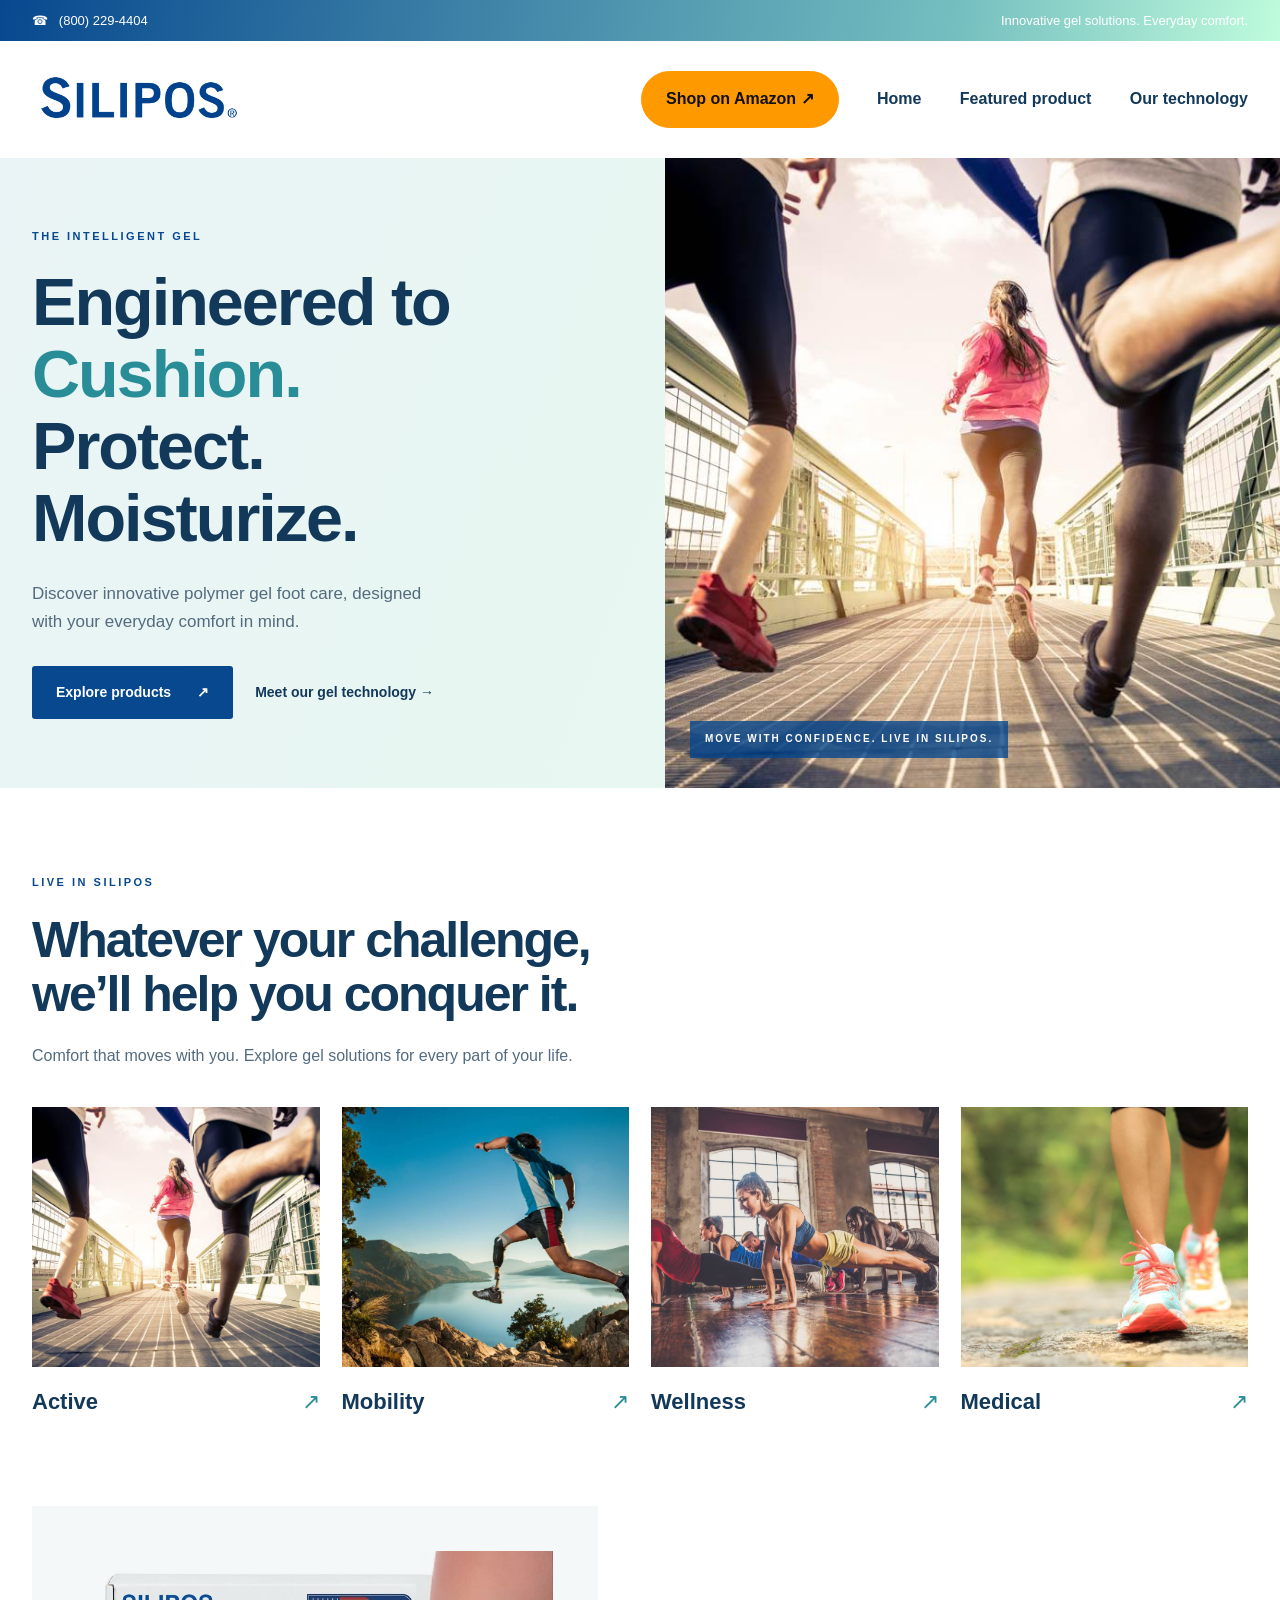
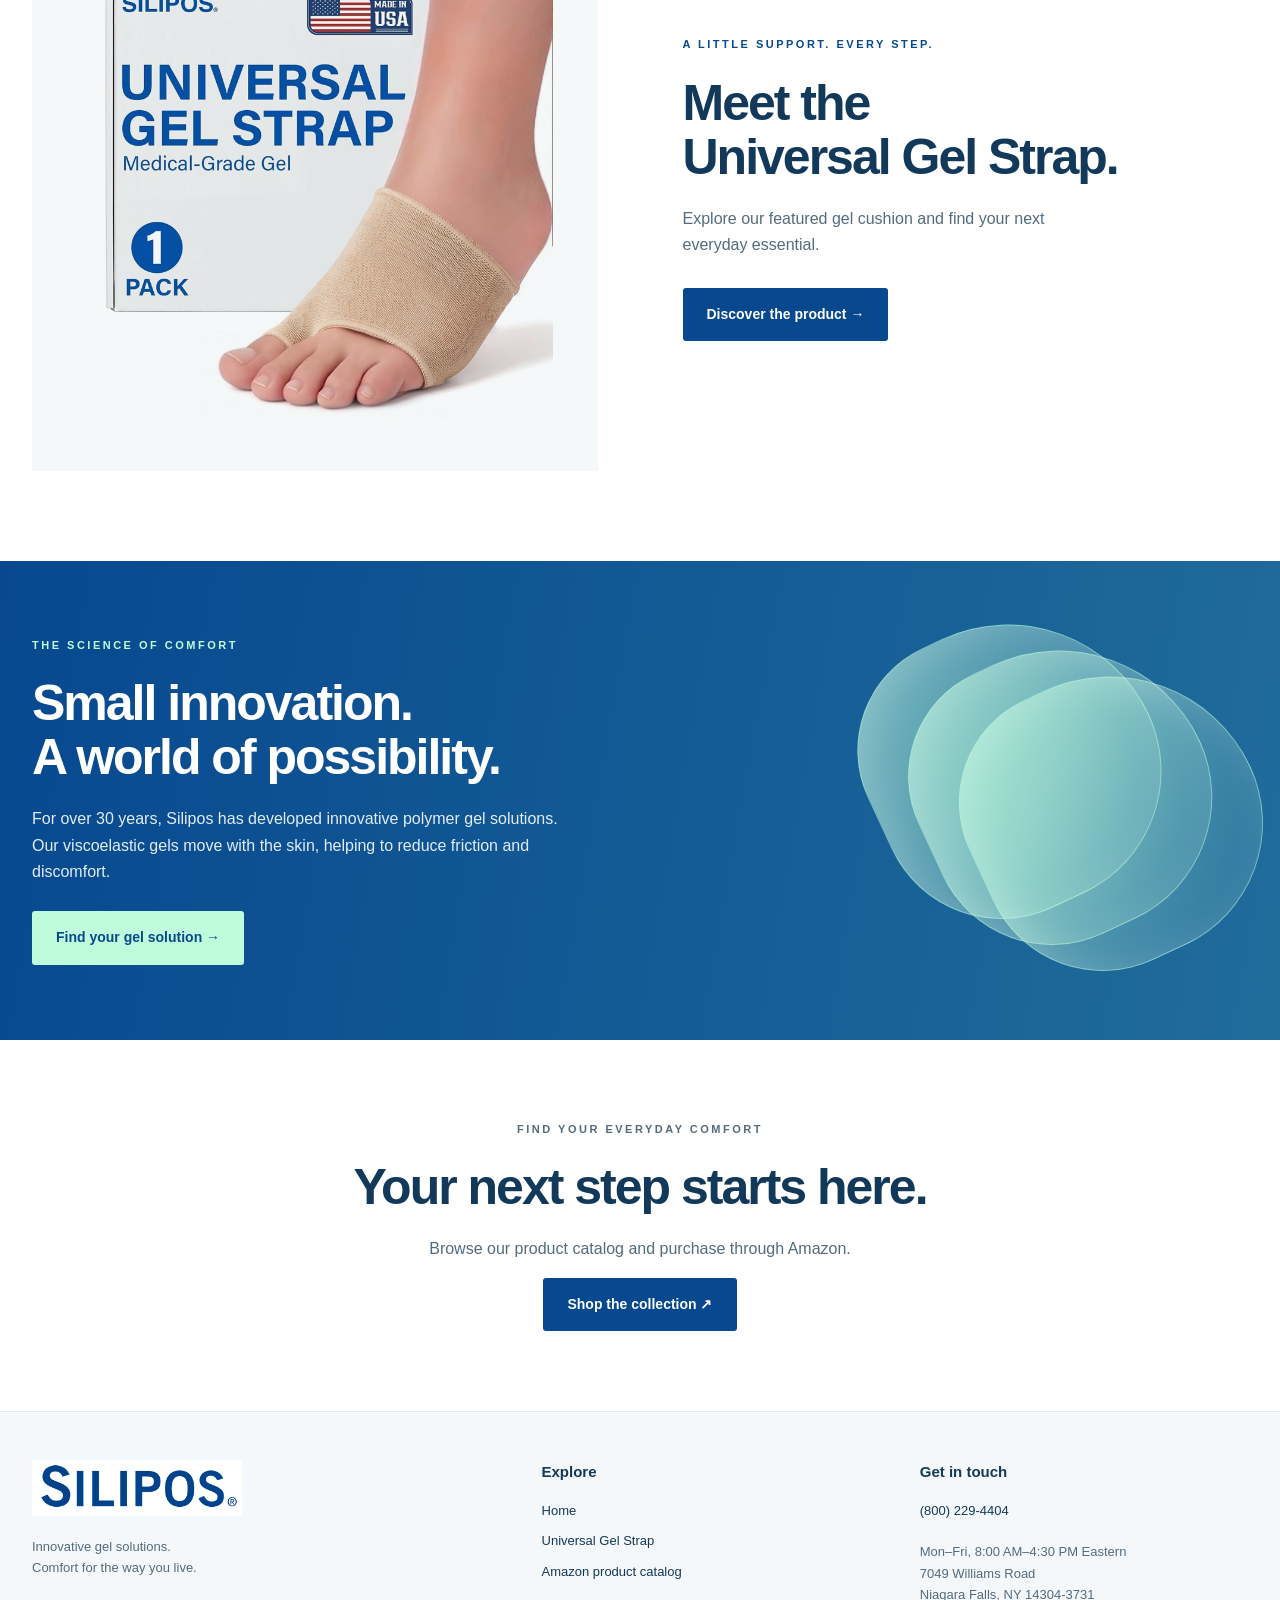
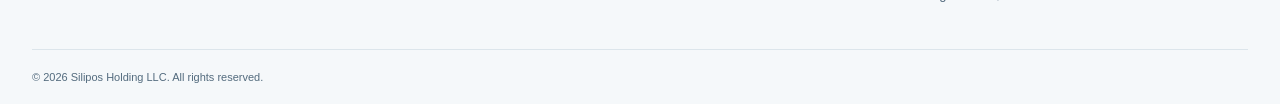
==== commit 06f3f608: "Tighten header spacing and enable page navigation" ====
--- a/html/home.html
+++ b/html/home.html
@@ -1,2 +1,2 @@
 <!doctype html>
-<html lang="en"><head><meta charset="utf-8"><meta name="viewport" content="width=device-width, initial-scale=1"><meta name="description" content="Explore Silipos gel solutions and discover everyday comfort."><title>Innovative Gel Solutions | Silipos</title><link rel="stylesheet" href="site.css"></head><body><div class="site-header"><div class="topbar"><div class="wrap"><a href="tel:8002294404">☎ &nbsp; (800) 229-4404</a><span>Innovative gel solutions. Everyday comfort.</span></div></div><header class="wrap header"><span><img class="logo" src="assets/logo.jpg" alt="Silipos — The intelligent gel"></span><nav aria-label="Main navigation"><a class="nav-shop" href="index.html">Shop on Amazon ↗</a><span>Home</span><span>Featured product</span><span>Our technology</span></nav></header></div><main><section class="hero"><div class="wrap hero-inner"><div class="hero-copy"><p class="eyebrow">THE INTELLIGENT GEL</p><h1>Engineered to<br><span>Cushion.</span><br>Protect.<br>Moisturize.</h1><p>Discover innovative polymer gel foot care, designed with your everyday comfort in mind.</p><div class="actions"><a class="button" href="index.html">Explore products <span>↗</span></a><a class="text-link" href="#technology">Meet our gel technology →</a></div></div><div class="hero-photo"><img src="assets/active.jpg" alt="Runners enjoying an active life outdoors"><div class="photo-caption">MOVE WITH CONFIDENCE. LIVE IN SILIPOS.</div></div></div></section><section class="intro wrap"><p class="eyebrow">LIVE IN SILIPOS</p><h2>Whatever your challenge,<br>we’ll help you conquer it.</h2><p>Comfort that moves with you. Explore gel solutions for every part of your life.</p><div class="categories"><a class="category" href="index.html"><img loading="lazy" src="assets/active.jpg" alt="Active lifestyle"><span>Active <b>↗</b></span></a><a class="category" href="index.html"><img loading="lazy" src="assets/mobility.jpg" alt="Mobility lifestyle"><span>Mobility <b>↗</b></span></a><a class="category" href="index.html"><img loading="lazy" src="assets/wellness.jpg" alt="Wellness lifestyle"><span>Wellness <b>↗</b></span></a><a class="category" href="index.html"><img loading="lazy" src="assets/medical.jpg" alt="Medical lifestyle"><span>Medical <b>↗</b></span></a></div></section><section class="feature wrap"><div class="product-visual"><img loading="lazy" src="assets/strap.jpg" alt="Silipos Universal Gel Strap"></div><div><p class="eyebrow">A LITTLE SUPPORT. EVERY STEP.</p><h2>Meet the<br>Universal Gel Strap.</h2><p>Explore our featured gel cushion and find your next everyday essential.</p><a class="button" href="product.html">Discover the product →</a></div></section><section class="technology" id="technology"><div class="wrap technology-inner"><p class="eyebrow">THE SCIENCE OF COMFORT</p><h2>Small innovation.<br>A world of possibility.</h2><p>For over 30 years, Silipos has developed innovative polymer gel solutions. Our viscoelastic gels move with the skin, helping to reduce friction and discomfort.</p><a class="button" href="index.html">Find your gel solution →</a></div><div class="gel-art" aria-hidden="true"><span></span><span></span><span></span></div></section><section class="wrap closing"><p class="eyebrow">FIND YOUR EVERYDAY COMFORT</p><h2>Your next step starts here.</h2><p>Browse our product catalog and purchase through Amazon.</p><a class="button" href="index.html">Shop the collection ↗</a></section></main><footer><div class="wrap footer-grid"><div><img class="logo" src="assets/logo.jpg" alt="Silipos"><p>Innovative gel solutions.<br>Comfort for the way you live.</p></div><div><h3>Explore</h3><a href="home.html">Home</a><a href="product.html">Universal Gel Strap</a><a href="index.html">Amazon product catalog</a></div><div><h3>Get in touch</h3><a href="tel:8002294404">(800) 229-4404</a><p>Mon–Fri, 8:00 AM–4:30 PM Eastern<br>7049 Williams Road<br>Niagara Falls, NY 14304-3731</p></div></div><div class="wrap copyright">© 2026 Silipos Holding LLC. All rights reserved.</div></footer></body></html>+<html lang="en"><head><meta charset="utf-8"><meta name="viewport" content="width=device-width, initial-scale=1"><meta name="description" content="Explore Silipos gel solutions and discover everyday comfort."><title>Innovative Gel Solutions | Silipos</title><link rel="stylesheet" href="site.css"></head><body><div class="site-header"><div class="topbar"><div class="wrap"><a href="tel:8002294404">☎ &nbsp; (800) 229-4404</a><span>Innovative gel solutions. Everyday comfort.</span></div></div><header class="wrap header"><span><img class="logo" src="assets/logo.jpg" alt="Silipos — The intelligent gel"></span><nav aria-label="Main navigation"><a class="nav-shop" href="index.html">Shop on Amazon ↗</a><a href="home.html">Home</a><a href="product.html">Featured product</a><span>Our technology</span></nav></header></div><main><section class="hero"><div class="wrap hero-inner"><div class="hero-copy"><p class="eyebrow">THE INTELLIGENT GEL</p><h1>Engineered to<br><span>Cushion.</span><br>Protect.<br>Moisturize.</h1><p>Discover innovative polymer gel foot care, designed with your everyday comfort in mind.</p><div class="actions"><a class="button" href="index.html">Explore products <span>↗</span></a><a class="text-link" href="#technology">Meet our gel technology →</a></div></div><div class="hero-photo"><img src="assets/active.jpg" alt="Runners enjoying an active life outdoors"><div class="photo-caption">MOVE WITH CONFIDENCE. LIVE IN SILIPOS.</div></div></div></section><section class="intro wrap"><p class="eyebrow">LIVE IN SILIPOS</p><h2>Whatever your challenge,<br>we’ll help you conquer it.</h2><p>Comfort that moves with you. Explore gel solutions for every part of your life.</p><div class="categories"><a class="category" href="index.html"><img loading="lazy" src="assets/active.jpg" alt="Active lifestyle"><span>Active <b>↗</b></span></a><a class="category" href="index.html"><img loading="lazy" src="assets/mobility.jpg" alt="Mobility lifestyle"><span>Mobility <b>↗</b></span></a><a class="category" href="index.html"><img loading="lazy" src="assets/wellness.jpg" alt="Wellness lifestyle"><span>Wellness <b>↗</b></span></a><a class="category" href="index.html"><img loading="lazy" src="assets/medical.jpg" alt="Medical lifestyle"><span>Medical <b>↗</b></span></a></div></section><section class="feature wrap"><div class="product-visual"><img loading="lazy" src="assets/strap.jpg" alt="Silipos Universal Gel Strap"></div><div><p class="eyebrow">A LITTLE SUPPORT. EVERY STEP.</p><h2>Meet the<br>Universal Gel Strap.</h2><p>Explore our featured gel cushion and find your next everyday essential.</p><a class="button" href="product.html">Discover the product →</a></div></section><section class="technology" id="technology"><div class="wrap technology-inner"><p class="eyebrow">THE SCIENCE OF COMFORT</p><h2>Small innovation.<br>A world of possibility.</h2><p>For over 30 years, Silipos has developed innovative polymer gel solutions. Our viscoelastic gels move with the skin, helping to reduce friction and discomfort.</p><a class="button" href="index.html">Find your gel solution →</a></div><div class="gel-art" aria-hidden="true"><span></span><span></span><span></span></div></section><section class="wrap closing"><p class="eyebrow">FIND YOUR EVERYDAY COMFORT</p><h2>Your next step starts here.</h2><p>Browse our product catalog and purchase through Amazon.</p><a class="button" href="index.html">Shop the collection ↗</a></section></main><footer><div class="wrap footer-grid"><div><img class="logo" src="assets/logo.jpg" alt="Silipos"><p>Innovative gel solutions.<br>Comfort for the way you live.</p></div><div><h3>Explore</h3><a href="home.html">Home</a><a href="product.html">Universal Gel Strap</a><a href="index.html">Amazon product catalog</a></div><div><h3>Get in touch</h3><a href="tel:8002294404">(800) 229-4404</a><p>Mon–Fri, 8:00 AM–4:30 PM Eastern<br>7049 Williams Road<br>Niagara Falls, NY 14304-3731</p></div></div><div class="wrap copyright">© 2026 Silipos Holding LLC. All rights reserved.</div></footer></body></html>
--- a/html/site.css
+++ b/html/site.css
@@ -8,8 +8,8 @@
 .site-header{background:#fff}
 .site-header .header{width:calc(100% - 64px);max-width:1600px;gap:clamp(32px,5vw,90px);padding-block:30px}
 .site-header .header>span{flex:0 0 auto}
-.site-header nav{flex:1;justify-content:space-between;gap:24px;font-size:16px}
-.site-header nav>span,.site-header .nav-shop{white-space:nowrap}
+.site-header nav{flex:1;justify-content:flex-end;gap:clamp(24px,3vw,48px);font-size:16px}
+.site-header nav>span,.site-header nav>a{white-space:nowrap}
 .nav-shop,.button-amazon{border-radius:999px}
 .site-header .nav-shop{display:inline-flex;align-items:center;justify-content:center;padding:14px 24px;text-decoration:none;transition:background .2s}
 @media(max-width:1050px){.site-header .header{gap:28px;flex-wrap:wrap}.site-header nav{flex-basis:100%;gap:20px;flex-wrap:wrap}}
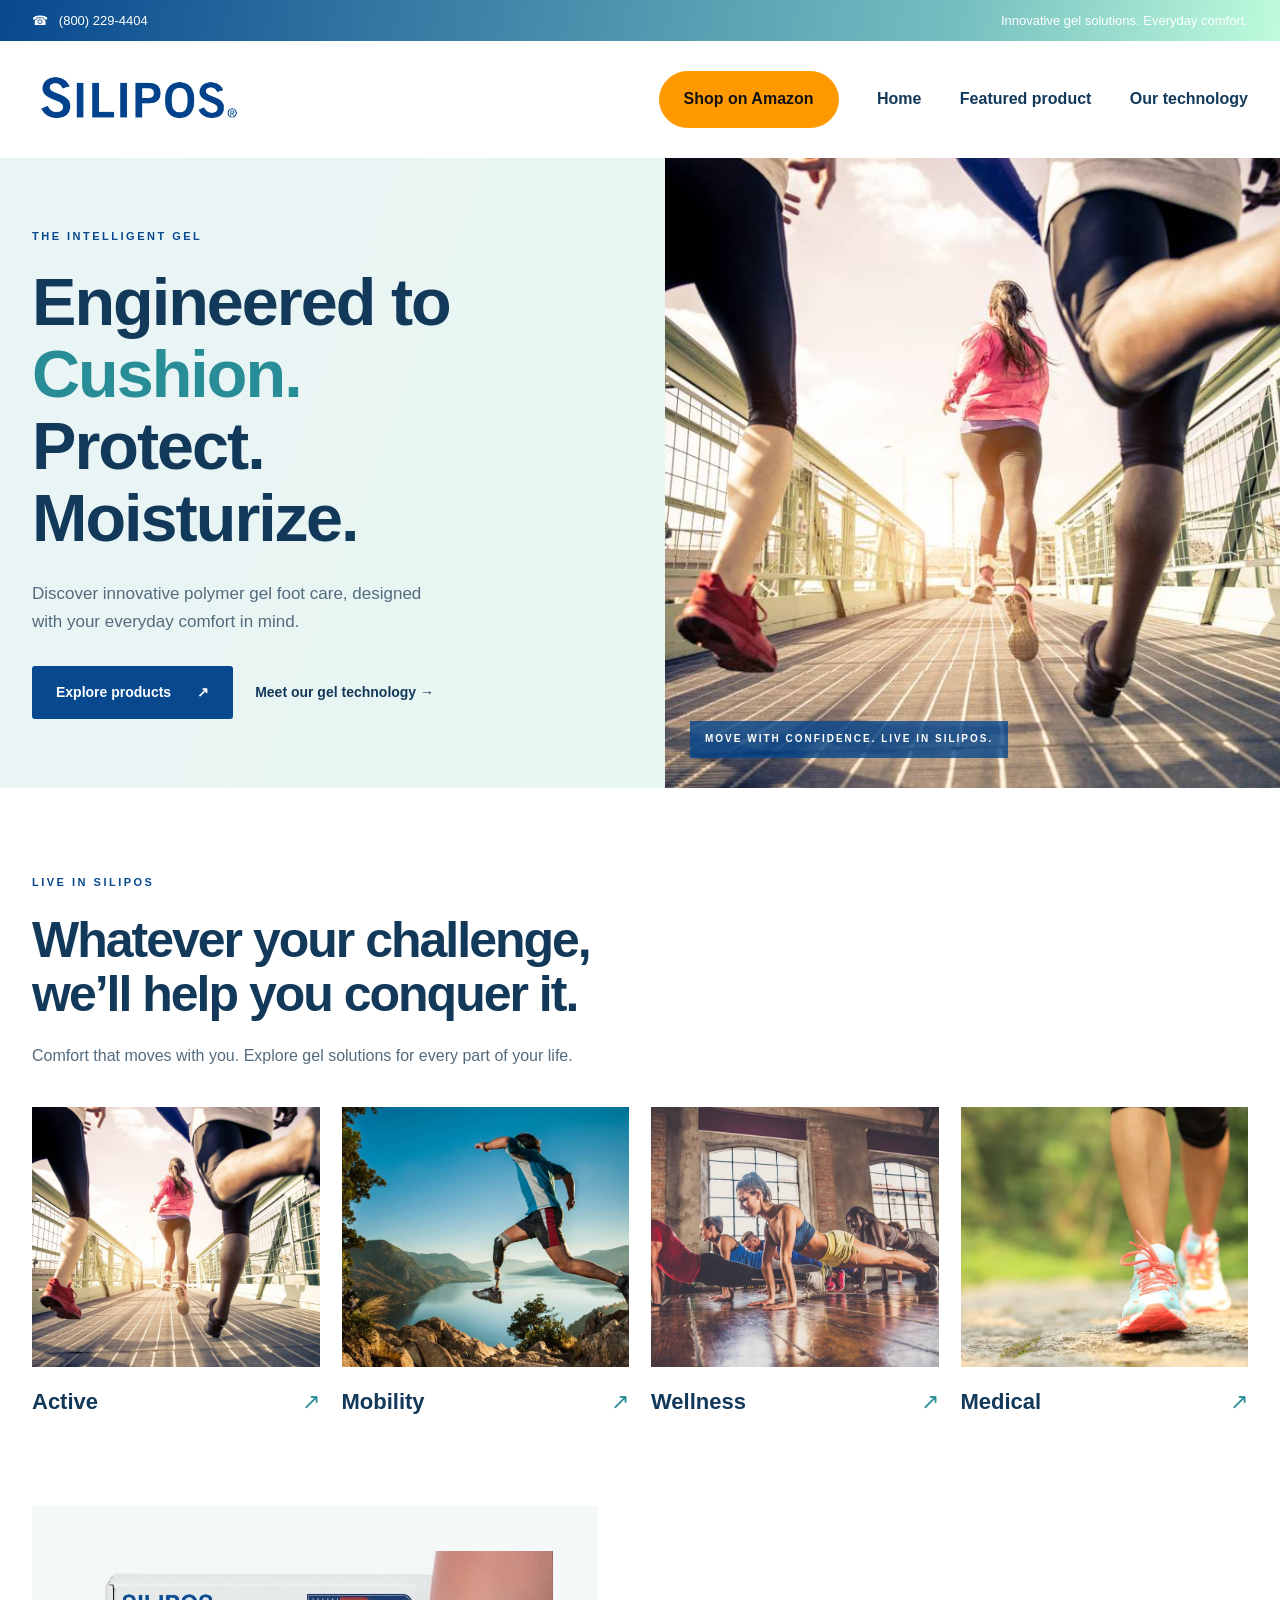
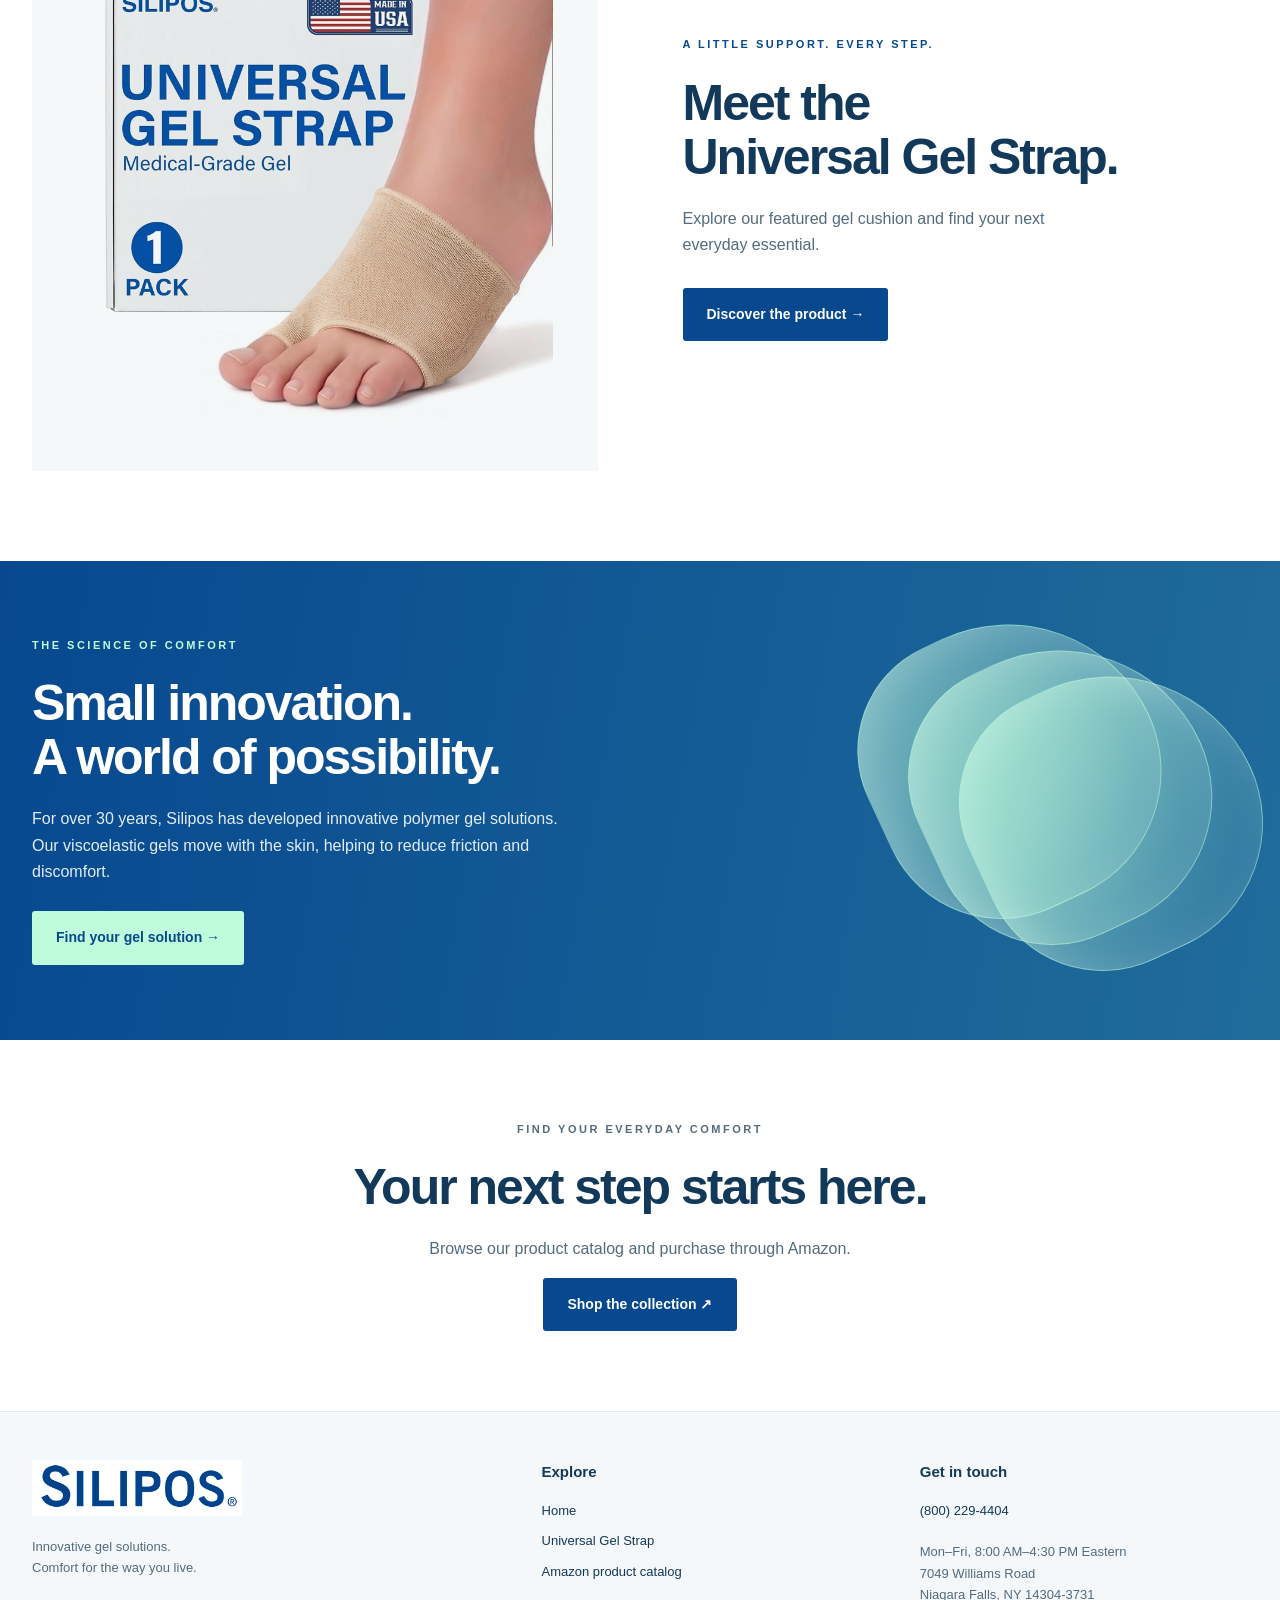
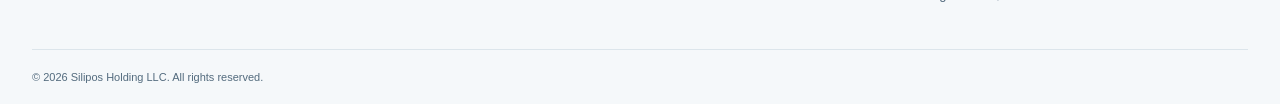
==== commit 7b638140: "Remove arrows from Shop on Amazon buttons" ====
--- a/html/home.html
+++ b/html/home.html
@@ -1,2 +1,2 @@
 <!doctype html>
-<html lang="en"><head><meta charset="utf-8"><meta name="viewport" content="width=device-width, initial-scale=1"><meta name="description" content="Explore Silipos gel solutions and discover everyday comfort."><title>Innovative Gel Solutions | Silipos</title><link rel="stylesheet" href="site.css"></head><body><div class="site-header"><div class="topbar"><div class="wrap"><a href="tel:8002294404">☎ &nbsp; (800) 229-4404</a><span>Innovative gel solutions. Everyday comfort.</span></div></div><header class="wrap header"><span><img class="logo" src="assets/logo.jpg" alt="Silipos — The intelligent gel"></span><nav aria-label="Main navigation"><a class="nav-shop" href="index.html">Shop on Amazon ↗</a><a href="home.html">Home</a><a href="product.html">Featured product</a><span>Our technology</span></nav></header></div><main><section class="hero"><div class="wrap hero-inner"><div class="hero-copy"><p class="eyebrow">THE INTELLIGENT GEL</p><h1>Engineered to<br><span>Cushion.</span><br>Protect.<br>Moisturize.</h1><p>Discover innovative polymer gel foot care, designed with your everyday comfort in mind.</p><div class="actions"><a class="button" href="index.html">Explore products <span>↗</span></a><a class="text-link" href="#technology">Meet our gel technology →</a></div></div><div class="hero-photo"><img src="assets/active.jpg" alt="Runners enjoying an active life outdoors"><div class="photo-caption">MOVE WITH CONFIDENCE. LIVE IN SILIPOS.</div></div></div></section><section class="intro wrap"><p class="eyebrow">LIVE IN SILIPOS</p><h2>Whatever your challenge,<br>we’ll help you conquer it.</h2><p>Comfort that moves with you. Explore gel solutions for every part of your life.</p><div class="categories"><a class="category" href="index.html"><img loading="lazy" src="assets/active.jpg" alt="Active lifestyle"><span>Active <b>↗</b></span></a><a class="category" href="index.html"><img loading="lazy" src="assets/mobility.jpg" alt="Mobility lifestyle"><span>Mobility <b>↗</b></span></a><a class="category" href="index.html"><img loading="lazy" src="assets/wellness.jpg" alt="Wellness lifestyle"><span>Wellness <b>↗</b></span></a><a class="category" href="index.html"><img loading="lazy" src="assets/medical.jpg" alt="Medical lifestyle"><span>Medical <b>↗</b></span></a></div></section><section class="feature wrap"><div class="product-visual"><img loading="lazy" src="assets/strap.jpg" alt="Silipos Universal Gel Strap"></div><div><p class="eyebrow">A LITTLE SUPPORT. EVERY STEP.</p><h2>Meet the<br>Universal Gel Strap.</h2><p>Explore our featured gel cushion and find your next everyday essential.</p><a class="button" href="product.html">Discover the product →</a></div></section><section class="technology" id="technology"><div class="wrap technology-inner"><p class="eyebrow">THE SCIENCE OF COMFORT</p><h2>Small innovation.<br>A world of possibility.</h2><p>For over 30 years, Silipos has developed innovative polymer gel solutions. Our viscoelastic gels move with the skin, helping to reduce friction and discomfort.</p><a class="button" href="index.html">Find your gel solution →</a></div><div class="gel-art" aria-hidden="true"><span></span><span></span><span></span></div></section><section class="wrap closing"><p class="eyebrow">FIND YOUR EVERYDAY COMFORT</p><h2>Your next step starts here.</h2><p>Browse our product catalog and purchase through Amazon.</p><a class="button" href="index.html">Shop the collection ↗</a></section></main><footer><div class="wrap footer-grid"><div><img class="logo" src="assets/logo.jpg" alt="Silipos"><p>Innovative gel solutions.<br>Comfort for the way you live.</p></div><div><h3>Explore</h3><a href="home.html">Home</a><a href="product.html">Universal Gel Strap</a><a href="index.html">Amazon product catalog</a></div><div><h3>Get in touch</h3><a href="tel:8002294404">(800) 229-4404</a><p>Mon–Fri, 8:00 AM–4:30 PM Eastern<br>7049 Williams Road<br>Niagara Falls, NY 14304-3731</p></div></div><div class="wrap copyright">© 2026 Silipos Holding LLC. All rights reserved.</div></footer></body></html>+<html lang="en"><head><meta charset="utf-8"><meta name="viewport" content="width=device-width, initial-scale=1"><meta name="description" content="Explore Silipos gel solutions and discover everyday comfort."><title>Innovative Gel Solutions | Silipos</title><link rel="stylesheet" href="site.css"></head><body><div class="site-header"><div class="topbar"><div class="wrap"><a href="tel:8002294404">☎ &nbsp; (800) 229-4404</a><span>Innovative gel solutions. Everyday comfort.</span></div></div><header class="wrap header"><span><img class="logo" src="assets/logo.jpg" alt="Silipos — The intelligent gel"></span><nav aria-label="Main navigation"><a class="nav-shop" href="index.html">Shop on Amazon</a><a href="home.html">Home</a><a href="product.html">Featured product</a><span>Our technology</span></nav></header></div><main><section class="hero"><div class="wrap hero-inner"><div class="hero-copy"><p class="eyebrow">THE INTELLIGENT GEL</p><h1>Engineered to<br><span>Cushion.</span><br>Protect.<br>Moisturize.</h1><p>Discover innovative polymer gel foot care, designed with your everyday comfort in mind.</p><div class="actions"><a class="button" href="index.html">Explore products <span>↗</span></a><a class="text-link" href="#technology">Meet our gel technology →</a></div></div><div class="hero-photo"><img src="assets/active.jpg" alt="Runners enjoying an active life outdoors"><div class="photo-caption">MOVE WITH CONFIDENCE. LIVE IN SILIPOS.</div></div></div></section><section class="intro wrap"><p class="eyebrow">LIVE IN SILIPOS</p><h2>Whatever your challenge,<br>we’ll help you conquer it.</h2><p>Comfort that moves with you. Explore gel solutions for every part of your life.</p><div class="categories"><a class="category" href="index.html"><img loading="lazy" src="assets/active.jpg" alt="Active lifestyle"><span>Active <b>↗</b></span></a><a class="category" href="index.html"><img loading="lazy" src="assets/mobility.jpg" alt="Mobility lifestyle"><span>Mobility <b>↗</b></span></a><a class="category" href="index.html"><img loading="lazy" src="assets/wellness.jpg" alt="Wellness lifestyle"><span>Wellness <b>↗</b></span></a><a class="category" href="index.html"><img loading="lazy" src="assets/medical.jpg" alt="Medical lifestyle"><span>Medical <b>↗</b></span></a></div></section><section class="feature wrap"><div class="product-visual"><img loading="lazy" src="assets/strap.jpg" alt="Silipos Universal Gel Strap"></div><div><p class="eyebrow">A LITTLE SUPPORT. EVERY STEP.</p><h2>Meet the<br>Universal Gel Strap.</h2><p>Explore our featured gel cushion and find your next everyday essential.</p><a class="button" href="product.html">Discover the product →</a></div></section><section class="technology" id="technology"><div class="wrap technology-inner"><p class="eyebrow">THE SCIENCE OF COMFORT</p><h2>Small innovation.<br>A world of possibility.</h2><p>For over 30 years, Silipos has developed innovative polymer gel solutions. Our viscoelastic gels move with the skin, helping to reduce friction and discomfort.</p><a class="button" href="index.html">Find your gel solution →</a></div><div class="gel-art" aria-hidden="true"><span></span><span></span><span></span></div></section><section class="wrap closing"><p class="eyebrow">FIND YOUR EVERYDAY COMFORT</p><h2>Your next step starts here.</h2><p>Browse our product catalog and purchase through Amazon.</p><a class="button" href="index.html">Shop the collection ↗</a></section></main><footer><div class="wrap footer-grid"><div><img class="logo" src="assets/logo.jpg" alt="Silipos"><p>Innovative gel solutions.<br>Comfort for the way you live.</p></div><div><h3>Explore</h3><a href="home.html">Home</a><a href="product.html">Universal Gel Strap</a><a href="index.html">Amazon product catalog</a></div><div><h3>Get in touch</h3><a href="tel:8002294404">(800) 229-4404</a><p>Mon–Fri, 8:00 AM–4:30 PM Eastern<br>7049 Williams Road<br>Niagara Falls, NY 14304-3731</p></div></div><div class="wrap copyright">© 2026 Silipos Holding LLC. All rights reserved.</div></footer></body></html>
